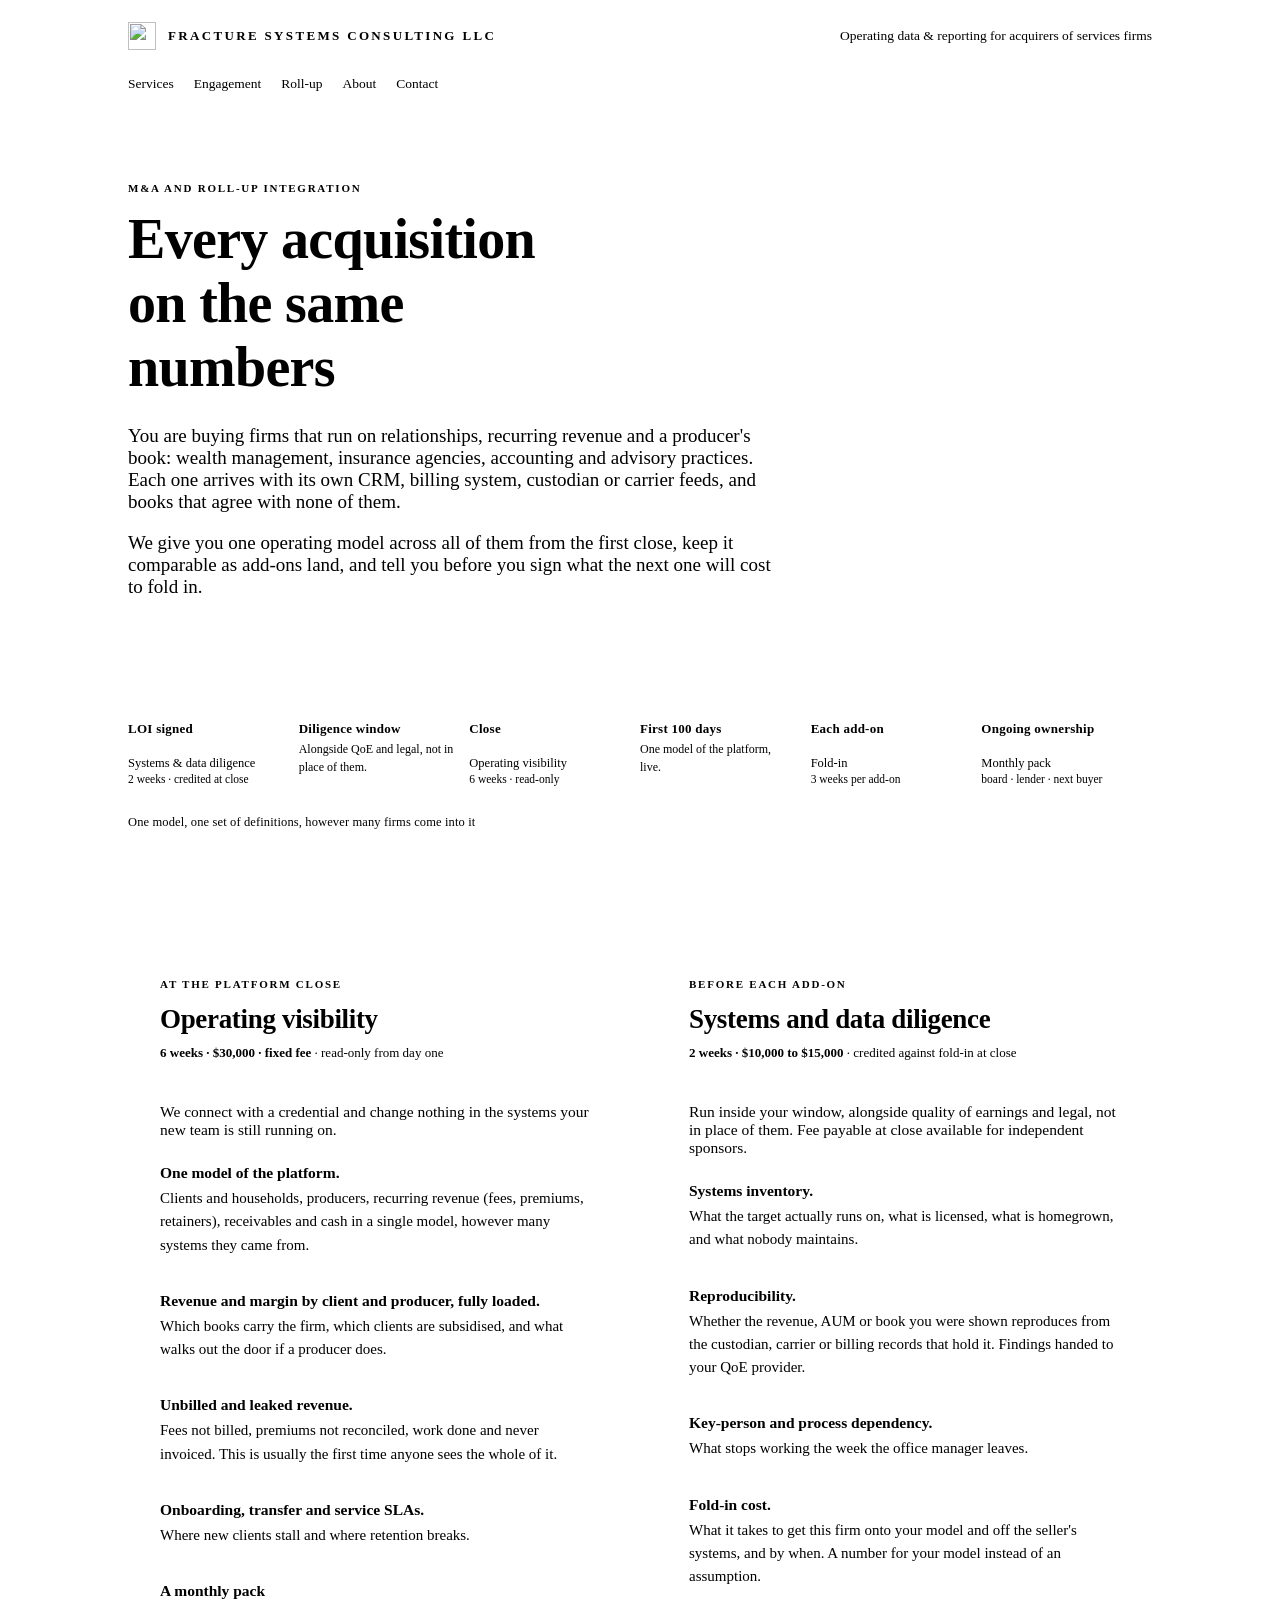
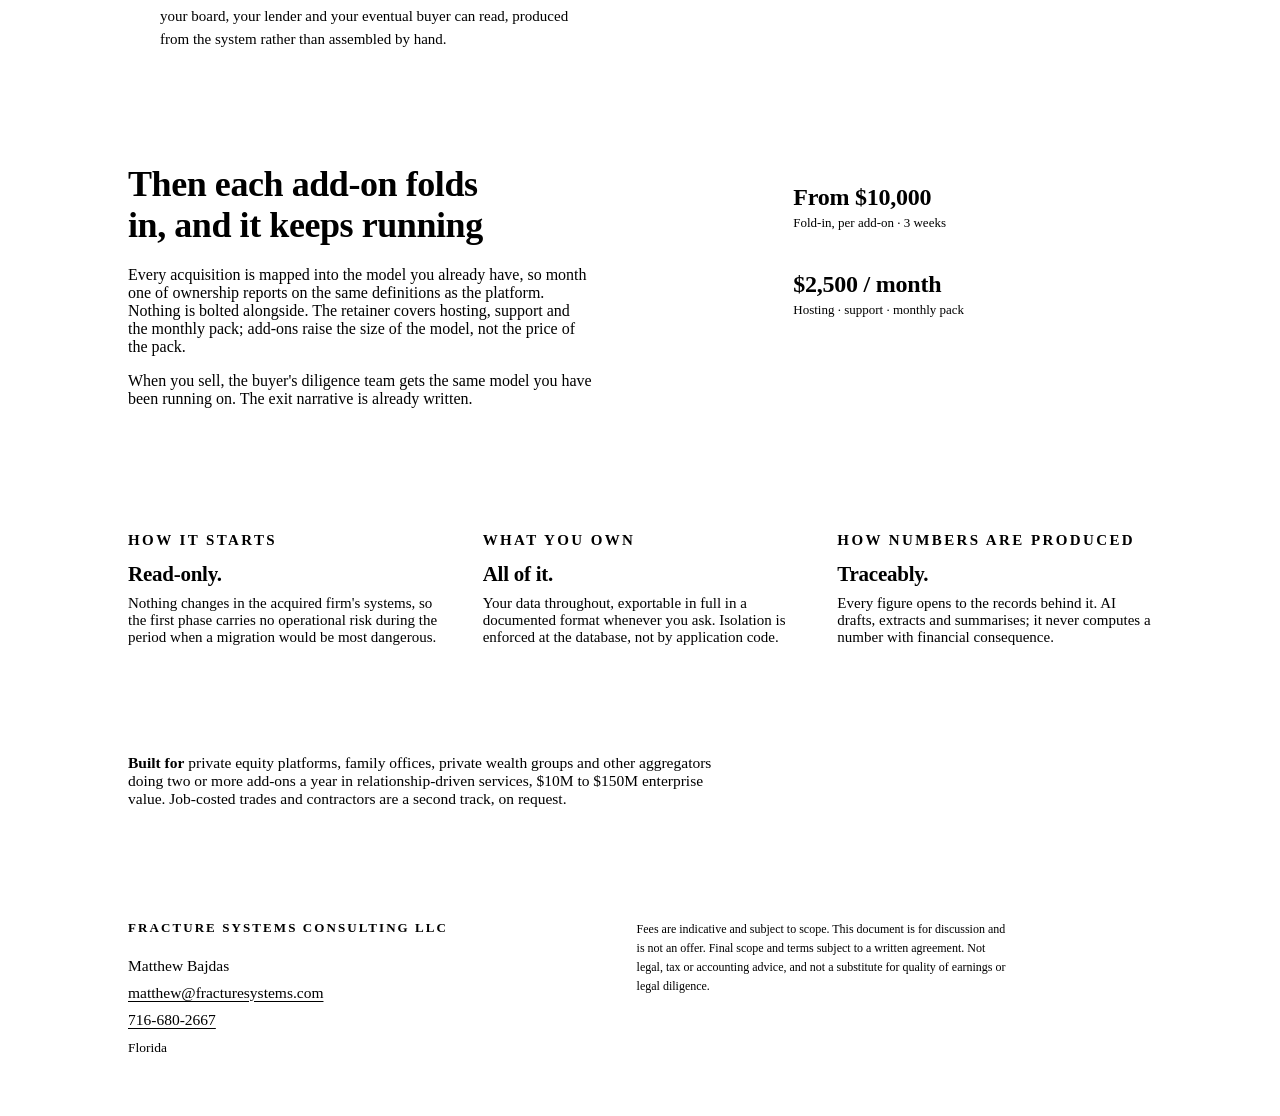
==== roll-up.html @ dfc65dea "Make this the firm site, and keep the roll-up offer on its own page. The homepage states the practic" ====
<!doctype html>
<html lang="en">
<head>
<meta charset="utf-8">
<meta name="viewport" content="width=device-width, initial-scale=1">
<title>Every acquisition on the same numbers · Fracture Systems</title>
<meta name="description" content="Operating data and reporting for acquirers of services firms. One operating model across every acquisition, from the first close through each add-on.">
<meta name="theme-color" content="#f6f4ef" media="(prefers-color-scheme: light)">
<meta name="theme-color" content="#12151a" media="(prefers-color-scheme: dark)">
<meta property="og:title" content="Every acquisition on the same numbers">
<meta property="og:description" content="Every acquisition on the same numbers. Operating data and reporting for acquirers of services firms.">
<meta property="og:type" content="website">
<link rel="icon" href="brand/favicon.svg" type="image/svg+xml">
<link rel="stylesheet" href="brand/tokens.css">
<link rel="stylesheet" href="styles.css">
<link rel="stylesheet" href="print.css" media="print">
</head>
<body>

<a class="skip" href="#content">Skip to content</a>

<header class="masthead">
  <div class="wrap">
    <div class="masthead-top">
      <a class="identity" href="index.html">
        <img class="mark" src="brand/mark.svg" width="28" height="28" alt="">
        <span class="wordmark">Fracture Systems Consulting LLC</span>
      </a>
      <div class="tagline">Operating data &amp; reporting for acquirers of services firms</div>
    </div>
    <nav class="nav" aria-label="Primary">
      <a href="index.html#services">Services</a>
      <a href="index.html#engagement">Engagement</a>
      <a href="roll-up.html" aria-current="page">Roll-up</a>
      <a href="index.html#about">About</a>
      <a href="#contact">Contact</a>
    </nav>
  </div>
</header>

<main id="content">

  <section class="hero">
    <div class="wrap">
      <p class="eyebrow">M&amp;A and roll-up integration</p>
      <h1>Every acquisition on the same numbers</h1>
      <p class="lede">You are buying firms that run on relationships, recurring revenue and a producer's book: wealth management, insurance agencies, accounting and advisory practices. Each one arrives with its own CRM, billing system, custodian or carrier feeds, and books that agree with none of them.</p>
      <p class="lede"><strong>We give you one operating model across all of them from the first close, keep it comparable as add-ons land, and tell you before you sign what the next one will cost to fold in.</strong></p>
    </div>
  </section>

  <section class="band">
    <div class="wrap">
      <div class="track">
        <div class="stage">
          <div class="stage-name">LOI signed</div>
          <div class="stage-work">Systems &amp; data diligence<span>2 weeks · credited at close</span></div>
        </div>
        <div class="stage">
          <div class="stage-name">Diligence window</div>
          <div class="stage-note">Alongside QoE and legal, not in place of them.</div>
        </div>
        <div class="stage">
          <div class="stage-name">Close</div>
          <div class="stage-work">Operating visibility<span>6 weeks · read-only</span></div>
        </div>
        <div class="stage">
          <div class="stage-name">First 100 days</div>
          <div class="stage-note">One model of the platform, live.</div>
        </div>
        <div class="stage">
          <div class="stage-name">Each add-on</div>
          <div class="stage-work">Fold-in<span>3 weeks per add-on</span></div>
        </div>
        <div class="stage">
          <div class="stage-name">Ongoing ownership</div>
          <div class="stage-work">Monthly pack<span>board · lender · next buyer</span></div>
        </div>
      </div>
      <p class="band-caption">One model, one set of definitions, however many firms come into it</p>
    </div>
  </section>

  <div class="wrap">

    <section class="offers">

      <article class="offer">
        <p class="eyebrow">At the platform close</p>
        <h2>Operating visibility</h2>
        <p class="terms"><b>6 weeks · $30,000 · fixed fee</b> · read-only from day one</p>
        <p class="intro">We connect with a credential and change nothing in the systems your new team is still running on.</p>
        <ul>
          <li><b>One model of the platform.</b> Clients and households, producers, recurring revenue (fees, premiums, retainers), receivables and cash in a single model, however many systems they came from.</li>
          <li><b>Revenue and margin by client and producer, fully loaded.</b> Which books carry the firm, which clients are subsidised, and what walks out the door if a producer does.</li>
          <li><b>Unbilled and leaked revenue.</b> Fees not billed, premiums not reconciled, work done and never invoiced. This is usually the first time anyone sees the whole of it.</li>
          <li><b>Onboarding, transfer and service SLAs.</b> Where new clients stall and where retention breaks.</li>
          <li><b>A monthly pack</b> your board, your lender and your eventual buyer can read, produced from the system rather than assembled by hand.</li>
        </ul>
      </article>

      <article class="offer">
        <p class="eyebrow">Before each add-on</p>
        <h2>Systems and data diligence</h2>
        <p class="terms"><b>2 weeks · $10,000 to $15,000</b> · credited against fold-in at close</p>
        <p class="intro">Run inside your window, alongside quality of earnings and legal, not in place of them. Fee payable at close available for independent sponsors.</p>
        <ul>
          <li><b>Systems inventory.</b> What the target actually runs on, what is licensed, what is homegrown, and what nobody maintains.</li>
          <li><b>Reproducibility.</b> Whether the revenue, AUM or book you were shown reproduces from the custodian, carrier or billing records that hold it. Findings handed to your QoE provider.</li>
          <li><b>Key-person and process dependency.</b> What stops working the week the office manager leaves.</li>
          <li><b>Fold-in cost.</b> What it takes to get this firm onto your model and off the seller's systems, and by when. A number for your model instead of an assumption.</li>
        </ul>
      </article>

    </section>

    <section class="continuity">
      <div>
        <h2>Then each add-on folds in, and it keeps running</h2>
        <p>Every acquisition is mapped into the model you already have, so month one of ownership reports on the same definitions as the platform. Nothing is bolted alongside. The retainer covers hosting, support and the monthly pack; add-ons raise the size of the model, not the price of the pack.</p>
        <p>When you sell, the buyer's diligence team gets the same model you have been running on. The exit narrative is already written.</p>
      </div>
      <div class="price-card">
        <div class="price-row">
          <div class="amount">From $10,000</div>
          <div class="what">Fold-in, per add-on · 3 weeks</div>
        </div>
        <div class="price-row">
          <div class="amount">$2,500 / month</div>
          <div class="what">Hosting · support · monthly pack</div>
        </div>
      </div>
    </section>

    <section class="principles">
      <div class="principle">
        <p class="eyebrow">How it starts</p>
        <h3>Read-only.</h3>
        <p>Nothing changes in the acquired firm's systems, so the first phase carries no operational risk during the period when a migration would be most dangerous.</p>
      </div>
      <div class="principle">
        <p class="eyebrow">What you own</p>
        <h3>All of it.</h3>
        <p>Your data throughout, exportable in full in a documented format whenever you ask. Isolation is enforced at the database, not by application code.</p>
      </div>
      <div class="principle">
        <p class="eyebrow">How numbers are produced</p>
        <h3>Traceably.</h3>
        <p>Every figure opens to the records behind it. AI drafts, extracts and summarises; it never computes a number with financial consequence.</p>
      </div>
    </section>

    <section class="built-for">
      <p><b>Built for</b> private equity platforms, family offices, private wealth groups and other aggregators doing two or more add-ons a year in relationship-driven services, $10M to $150M enterprise value. Job-costed trades and contractors are a second track, on request.</p>
    </section>

  </div>

</main>

<footer id="contact">
  <div class="wrap">
    <div class="footer-grid">
      <div>
        <div class="footer-name"><a href="index.html">Fracture Systems Consulting LLC</a></div>
        <div class="contact">
          Matthew Bajdas<br>
          <a href="mailto:matthew@fracturesystems.com">matthew@fracturesystems.com</a><br>
          <a href="tel:+17166802667">716-680-2667</a><br>
          <span class="place">Florida</span>
        </div>
      </div>
      <p class="disclaimer">Fees are indicative and subject to scope. This document is for discussion and is not an offer. Final scope and terms subject to a written agreement. Not legal, tax or accounting advice, and not a substitute for quality of earnings or legal diligence.</p>
    </div>
  </div>
</footer>

</body>
</html>
---- styles.css ----
/* Layout for the Fracture Systems site.
   Colors and type stacks: brand/tokens.css.
   Print: print.css. */

* { box-sizing: border-box; }

html { -webkit-text-size-adjust: 100%; }

body {
  margin: 0;
  background: var(--paper);
  color: var(--ink);
  font: 400 17px/1.62 var(--font-text);
  font-feature-settings: "kern" 1;
  -webkit-font-smoothing: antialiased;
}

h1, h2, h3, .display {
  font-family: var(--font-display);
  font-weight: 600;
  letter-spacing: -0.012em;
  line-height: 1.14;
  margin: 0;
}

p { margin: 0 0 1em; }
p:last-child { margin-bottom: 0; }

a {
  color: inherit;
  text-decoration-color: var(--accent-soft);
  text-underline-offset: 3px;
}

a:hover { color: var(--accent); }

a:focus-visible {
  outline: 2px solid var(--accent);
  outline-offset: 3px;
}

.skip {
  position: absolute;
  left: 12px;
  top: -48px;
  background: var(--band);
  color: var(--band-ink);
  padding: 8px 12px;
  z-index: 2;
}

.skip:focus { top: 12px; }

.wrap {
  width: 100%;
  max-width: 1080px;
  margin: 0 auto;
  padding: 0 28px;
}

section[id],
footer[id] { scroll-margin-top: 18px; }

.eyebrow {
  font-family: var(--font-text);
  font-size: 11px;
  font-weight: 600;
  letter-spacing: 0.16em;
  text-transform: uppercase;
  color: var(--accent);
  margin: 0 0 14px;
}

/* ---------- masthead ---------- */

.masthead {
  border-bottom: 1px solid var(--rule);
  padding: 22px 0 18px;
}

.masthead-top {
  display: flex;
  flex-wrap: wrap;
  align-items: center;
  justify-content: space-between;
  gap: 10px 24px;
}

.identity {
  display: flex;
  align-items: center;
  gap: 12px;
  text-decoration: none;
  color: inherit;
}

.identity:hover { color: inherit; }

.mark {
  width: 28px;
  height: 28px;
  display: block;
  flex: none;
  border: 1px solid var(--rule);
}

.wordmark {
  font-size: 13px;
  font-weight: 600;
  letter-spacing: 0.18em;
  text-transform: uppercase;
}

.tagline {
  font-size: 13.5px;
  color: var(--ink-faint);
}

.nav {
  display: flex;
  flex-wrap: wrap;
  gap: 8px 20px;
  margin-top: 14px;
  padding-top: 12px;
  border-top: 1px solid var(--rule-soft);
  font-size: 13.5px;
}

.nav a {
  text-decoration: none;
  color: var(--ink-soft);
}

.nav a:hover,
.nav a[aria-current="page"] { color: var(--ink); }

.nav a[aria-current="page"] {
  box-shadow: inset 0 -1px 0 var(--accent);
}

/* ---------- hero ---------- */

.hero { padding: 72px 0 56px; }

.hero h1 {
  font-size: clamp(36px, 5.4vw, 56px);
  max-width: 16ch;
  margin-bottom: 26px;
}

.hero.home h1 {
  font-size: clamp(34px, 4.8vw, 52px);
  max-width: 20ch;
}

.hero .lede {
  max-width: 68ch;
  font-size: clamp(17px, 1.6vw, 19px);
  color: var(--ink-soft);
}

.hero .lede strong {
  color: var(--ink);
  font-weight: 500;
}

.hero-links {
  display: flex;
  flex-wrap: wrap;
  gap: 10px 22px;
  margin-top: 28px;
  font-size: 15.5px;
}

.audiences {
  list-style: none;
  display: flex;
  flex-wrap: wrap;
  gap: 8px;
  margin: 28px 0 0;
  padding: 0;
}

.audiences li {
  font-size: 13px;
  letter-spacing: 0.01em;
  color: var(--ink-soft);
  border: 1px solid var(--rule);
  background: var(--paper-raised);
  padding: 6px 10px;
}

/* ---------- engagement band ---------- */

.band {
  background: var(--band);
  color: var(--band-ink);
  padding: 52px 0 48px;
}

.band .eyebrow { color: var(--accent-soft); }

.band h2 {
  color: var(--band-ink);
  font-size: clamp(28px, 3.2vw, 36px);
  max-width: 20ch;
  margin-bottom: 32px;
}

.band-caption {
  font-size: 12.5px;
  line-height: 1.5;
  letter-spacing: 0.01em;
  color: var(--band-faint);
  margin: 28px 0 0;
  max-width: 68ch;
}

.track {
  display: grid;
  grid-template-columns: repeat(6, 1fr);
  gap: 0;
  border-top: 1px solid rgba(255, 255, 255, 0.16);
  padding-top: 14px;
}

.track.steps-4 { grid-template-columns: repeat(4, 1fr); }

.stage {
  position: relative;
  display: flex;
  flex-direction: column;
  height: 100%;
  padding: 0 16px 0 0;
}

.stage::before {
  content: "";
  position: absolute;
  top: -19px;
  left: 0;
  width: 7px;
  height: 7px;
  border-radius: 50%;
  background: var(--accent-soft);
}

.stage-name {
  font-size: 13px;
  font-weight: 600;
  letter-spacing: 0.02em;
  margin-bottom: 4px;
}

.stage-note {
  font-size: 12px;
  line-height: 1.45;
  color: var(--band-faint);
}

.stage-work {
  margin-top: auto;
  padding-top: 14px;
  border-top: 1px solid rgba(255, 255, 255, 0.12);
  font-size: 12.5px;
  color: var(--band-ink);
}

.stage-work span {
  display: block;
  color: var(--band-faint);
  font-size: 11.5px;
  margin-top: 2px;
}

/* ---------- services ---------- */

.section {
  padding: 72px 0 10px;
}

.section h2 {
  font-size: clamp(28px, 3.4vw, 36px);
  margin-bottom: 8px;
}

.section-lead {
  max-width: 62ch;
  color: var(--ink-soft);
  margin-bottom: 10px;
}

.service {
  display: grid;
  grid-template-columns: 64px minmax(0, 0.9fr) minmax(0, 1.35fr);
  gap: 18px 28px;
  padding: 30px 0;
  border-top: 1px solid var(--rule);
}

.service:last-child { border-bottom: 1px solid var(--rule); }

.service-num {
  font-family: var(--font-display);
  font-size: 22px;
  font-weight: 600;
  color: var(--accent);
  letter-spacing: -0.02em;
}

.service h3 {
  font-size: 26px;
  margin-bottom: 8px;
}

.service .terms {
  font-size: 13px;
  color: var(--ink-faint);
}

.service .terms b {
  color: var(--ink);
  font-weight: 600;
}

.service-body {
  color: var(--ink-soft);
  font-size: 15.5px;
}

.fees {
  list-style: none;
  margin: 16px 0 0;
  padding: 0;
}

.fees li {
  padding: 10px 0;
  border-top: 1px solid var(--rule-soft);
  font-size: 15px;
}

.fees b {
  display: block;
  color: var(--ink);
  font-weight: 600;
}

.more { display: inline-block; margin-top: 14px; }

/* ---------- roll-up offers ---------- */

.offers {
  padding: 64px 0 10px;
  display: grid;
  grid-template-columns: repeat(2, minmax(0, 1fr));
  gap: 34px;
}

.offer {
  background: var(--paper-raised);
  border: 1px solid var(--rule);
  border-top: 3px solid var(--accent);
  padding: 34px 32px 30px;
}

.offer h2 {
  font-size: 27px;
  margin-bottom: 10px;
}

.offer .terms {
  font-size: 13px;
  color: var(--ink-faint);
  padding-bottom: 20px;
  margin-bottom: 22px;
  border-bottom: 1px solid var(--rule-soft);
}

.offer .terms b {
  color: var(--ink);
  font-weight: 600;
}

.offer .intro {
  font-size: 15.5px;
  color: var(--ink-soft);
  margin-bottom: 22px;
}

.offer ul {
  list-style: none;
  margin: 0;
  padding: 0;
}

.offer li {
  font-size: 15px;
  line-height: 1.55;
  color: var(--ink-soft);
  padding: 0 0 16px 0;
  margin: 0 0 16px;
  border-bottom: 1px solid var(--rule-soft);
}

.offer li:last-child {
  border-bottom: 0;
  padding-bottom: 0;
  margin-bottom: 0;
}

.offer li b {
  display: block;
  color: var(--ink);
  font-weight: 600;
  font-size: 15.5px;
  margin-bottom: 2px;
}

/* ---------- continuity ---------- */

.continuity {
  padding: 72px 0 66px;
  display: grid;
  grid-template-columns: minmax(0, 1.55fr) minmax(0, 1fr);
  gap: 48px;
  align-items: start;
}

.continuity h2 {
  font-size: clamp(28px, 3.4vw, 36px);
  margin-bottom: 20px;
  max-width: 20ch;
}

.continuity p {
  max-width: 58ch;
  color: var(--ink-soft);
}

.price-card {
  border: 1px solid var(--rule);
  background: var(--paper-raised);
}

.price-row {
  padding: 20px 24px;
  border-bottom: 1px solid var(--rule-soft);
}

.price-row:last-child { border-bottom: 0; }

.price-row .amount {
  font-family: var(--font-display);
  font-size: 24px;
  font-weight: 600;
  letter-spacing: -0.01em;
}

.price-row .what {
  font-size: 13px;
  color: var(--ink-faint);
  margin-top: 4px;
}

/* ---------- principles ---------- */

.principles {
  border-top: 1px solid var(--rule);
  padding: 58px 0 62px;
  display: grid;
  grid-template-columns: repeat(3, minmax(0, 1fr));
  gap: 40px;
}

.principle h3 {
  font-size: 21px;
  margin-bottom: 8px;
}

.principle p {
  font-size: 15px;
  color: var(--ink-soft);
}

/* ---------- about ---------- */

.about {
  padding: 72px 0 68px;
  display: grid;
  grid-template-columns: minmax(0, 1.15fr) minmax(0, 1fr);
  gap: 48px;
  align-items: start;
  border-top: 1px solid var(--rule);
  margin-top: 28px;
}

.about h2 {
  font-size: clamp(28px, 3.4vw, 36px);
  margin-bottom: 18px;
  max-width: 16ch;
}

.about p { color: var(--ink-soft); max-width: 52ch; }

.proofs {
  list-style: none;
  margin: 0;
  padding: 0;
  border-top: 1px solid var(--rule);
}

.proofs li {
  padding: 18px 0;
  border-bottom: 1px solid var(--rule);
  color: var(--ink-soft);
  font-size: 15.5px;
}

.proofs b {
  display: block;
  color: var(--ink);
  font-weight: 600;
  margin-bottom: 4px;
}

/* ---------- built for ---------- */

.built-for {
  border-top: 1px solid var(--rule);
  padding: 46px 0 60px;
}

.built-for p {
  max-width: 78ch;
  font-size: 15.5px;
  color: var(--ink-soft);
}

.built-for b { color: var(--ink); font-weight: 600; }

/* ---------- footer ---------- */

footer {
  background: var(--band);
  color: var(--band-ink);
  padding: 52px 0 56px;
}

footer a { color: var(--band-ink); }

.footer-grid {
  display: grid;
  grid-template-columns: minmax(0, 1fr) minmax(0, 1.1fr);
  gap: 40px;
  align-items: start;
}

.footer-name {
  font-size: 13px;
  font-weight: 600;
  letter-spacing: 0.16em;
  text-transform: uppercase;
  margin-bottom: 16px;
}

.footer-name a { text-decoration: none; }

.contact {
  font-size: 15.5px;
  line-height: 1.75;
}

.contact .place {
  color: var(--band-faint);
  font-size: 13.5px;
}

.disclaimer {
  font-size: 12px;
  line-height: 1.6;
  color: var(--band-faint);
  max-width: 62ch;
}

.disclaimer a { color: var(--band-ink); }

@media (max-width: 940px) {
  .track {
    grid-template-columns: repeat(3, 1fr);
    row-gap: 32px;
    border-top: 0;
    padding-top: 0;
  }
  .track.steps-4 { grid-template-columns: repeat(2, 1fr); }
  .stage {
    border-top: 1px solid rgba(255, 255, 255, 0.16);
    padding-top: 16px;
  }
  .stage::before { top: -4px; }
  .stage-work { margin-top: 14px; }
  .offers { grid-template-columns: minmax(0, 1fr); gap: 26px; }
  .continuity,
  .about { grid-template-columns: minmax(0, 1fr); gap: 34px; }
  .principles { grid-template-columns: minmax(0, 1fr); gap: 30px; }
  .footer-grid { grid-template-columns: minmax(0, 1fr); }
  .service { grid-template-columns: 48px minmax(0, 1fr); }
  .service-body { grid-column: 1 / -1; }
}

@media (max-width: 560px) {
  body { font-size: 16px; }
  .wrap { padding: 0 20px; }
  .wordmark { letter-spacing: 0.12em; font-size: 12px; }
  .hero { padding: 48px 0 40px; }
  .track,
  .track.steps-4 { grid-template-columns: minmax(0, 1fr); row-gap: 26px; }
  .offer { padding: 28px 22px 26px; }
  .service { grid-template-columns: minmax(0, 1fr); gap: 8px; }
  .section,
  .about { padding-top: 48px; }
}
---- print.css ----
/* Print stylesheet.
   Preserved from the single-page site and extended so both pages print
   light, including when the screen is in dark mode. */

@media print {
  :root {
    color-scheme: light;
    --paper: #ffffff;
    --paper-raised: #ffffff;
    --ink: #000000;
    --ink-soft: #222222;
    --ink-faint: #444444;
    --rule: #cccccc;
    --rule-soft: #dddddd;
    --accent: #6b3a24;
    --accent-soft: #6b3a24;
    --band: #ffffff;
    --band-ink: #000000;
    --band-faint: #444444;
  }

  @page { margin: 14mm; }

  body {
    background: #fff;
    color: #000;
    font-size: 11pt;
  }

  .skip,
  .nav { display: none; }

  .masthead { padding-top: 0; }

  a { color: inherit; text-decoration: none; }

  .band,
  footer {
    background: #fff;
    color: #000;
  }

  .band h2,
  .stage-name,
  .stage-work,
  footer a,
  .footer-name a { color: #000; }

  .stage-note,
  .stage-work span,
  .band-caption,
  .disclaimer,
  .contact .place,
  .band .eyebrow {
    color: #444;
  }

  .track,
  .track.steps-4 {
    display: block;
    border: 0;
    padding: 0;
  }

  .stage {
    display: block;
    height: auto;
    border-top: 1px solid #ccc;
    padding: 8pt 0 10pt;
    break-inside: avoid;
  }

  .stage::before { content: none; }

  .stage-work {
    margin-top: 3pt;
    padding-top: 0;
    border-top: 0;
  }

  .offer,
  .price-card,
  .audiences li,
  .service,
  .proofs li {
    break-inside: avoid;
  }

  .hero { padding-top: 18pt; }

  .mark { border-color: #ccc; }
}
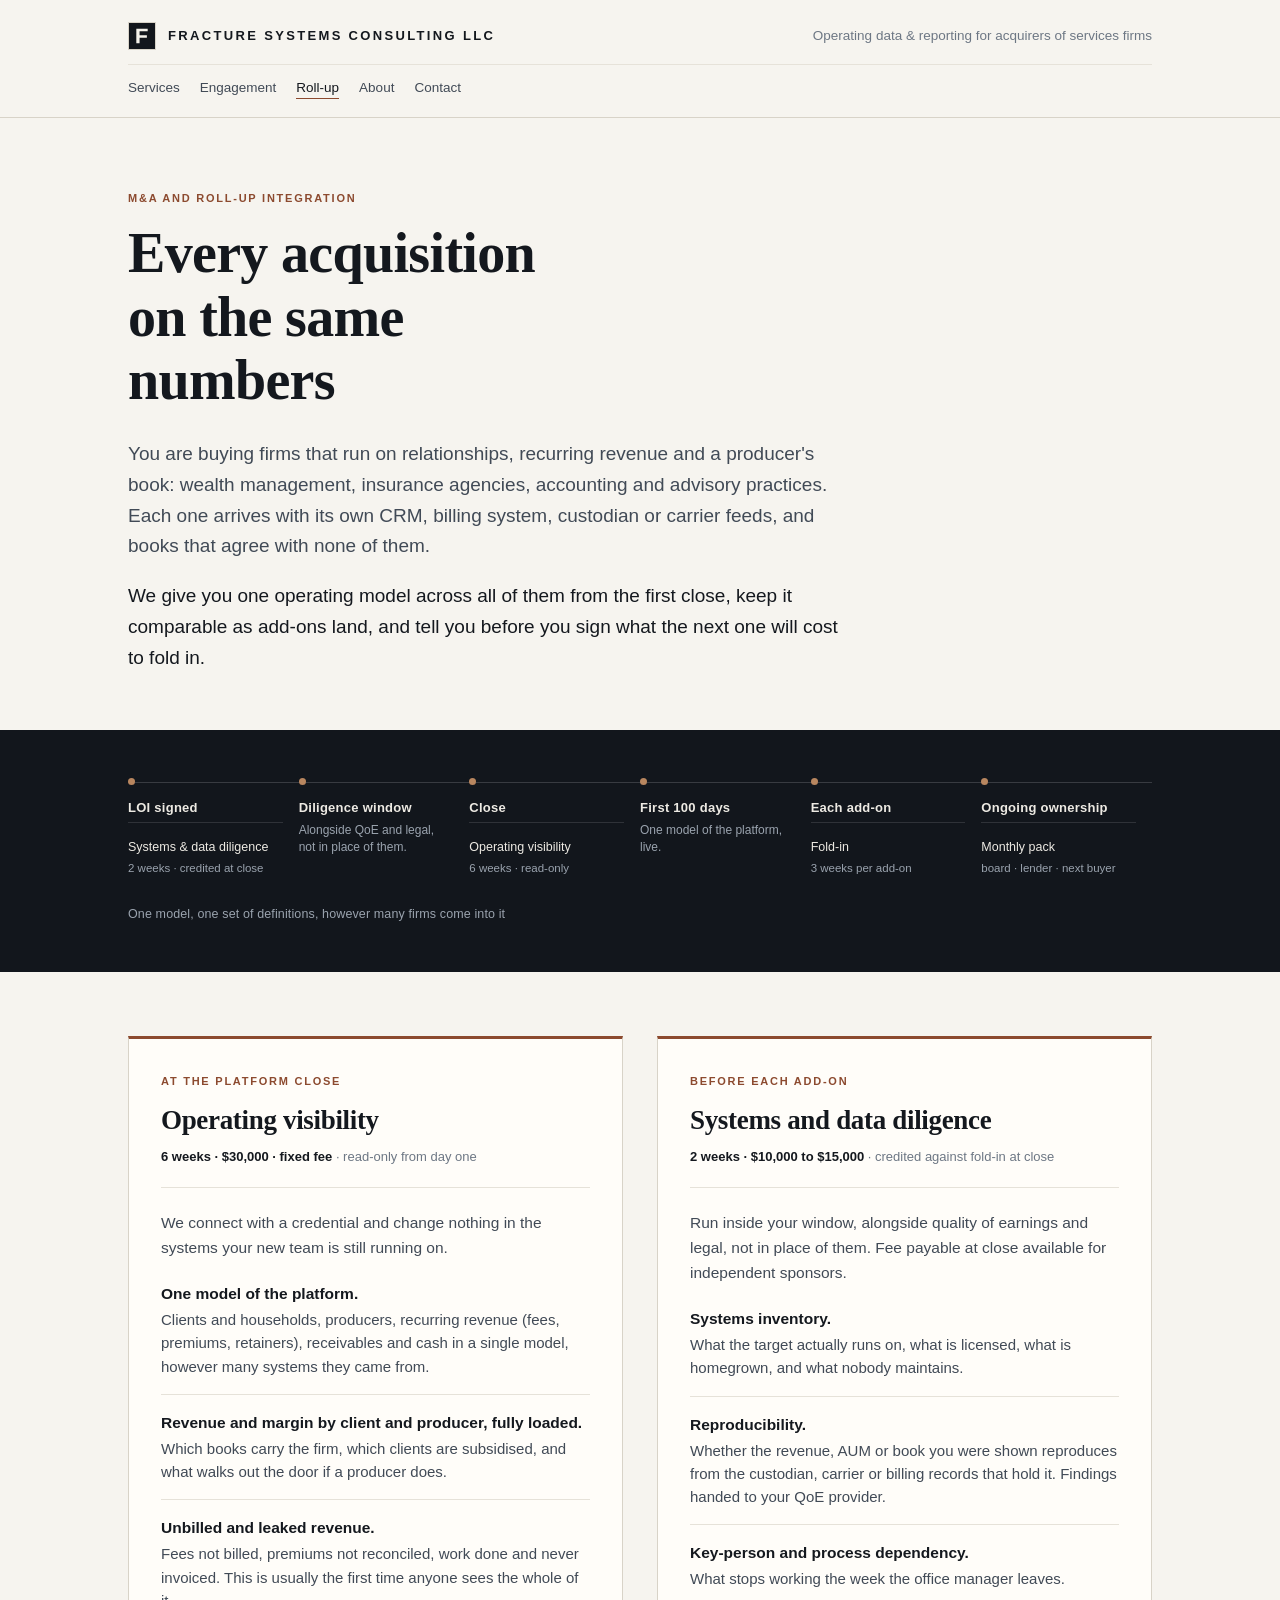
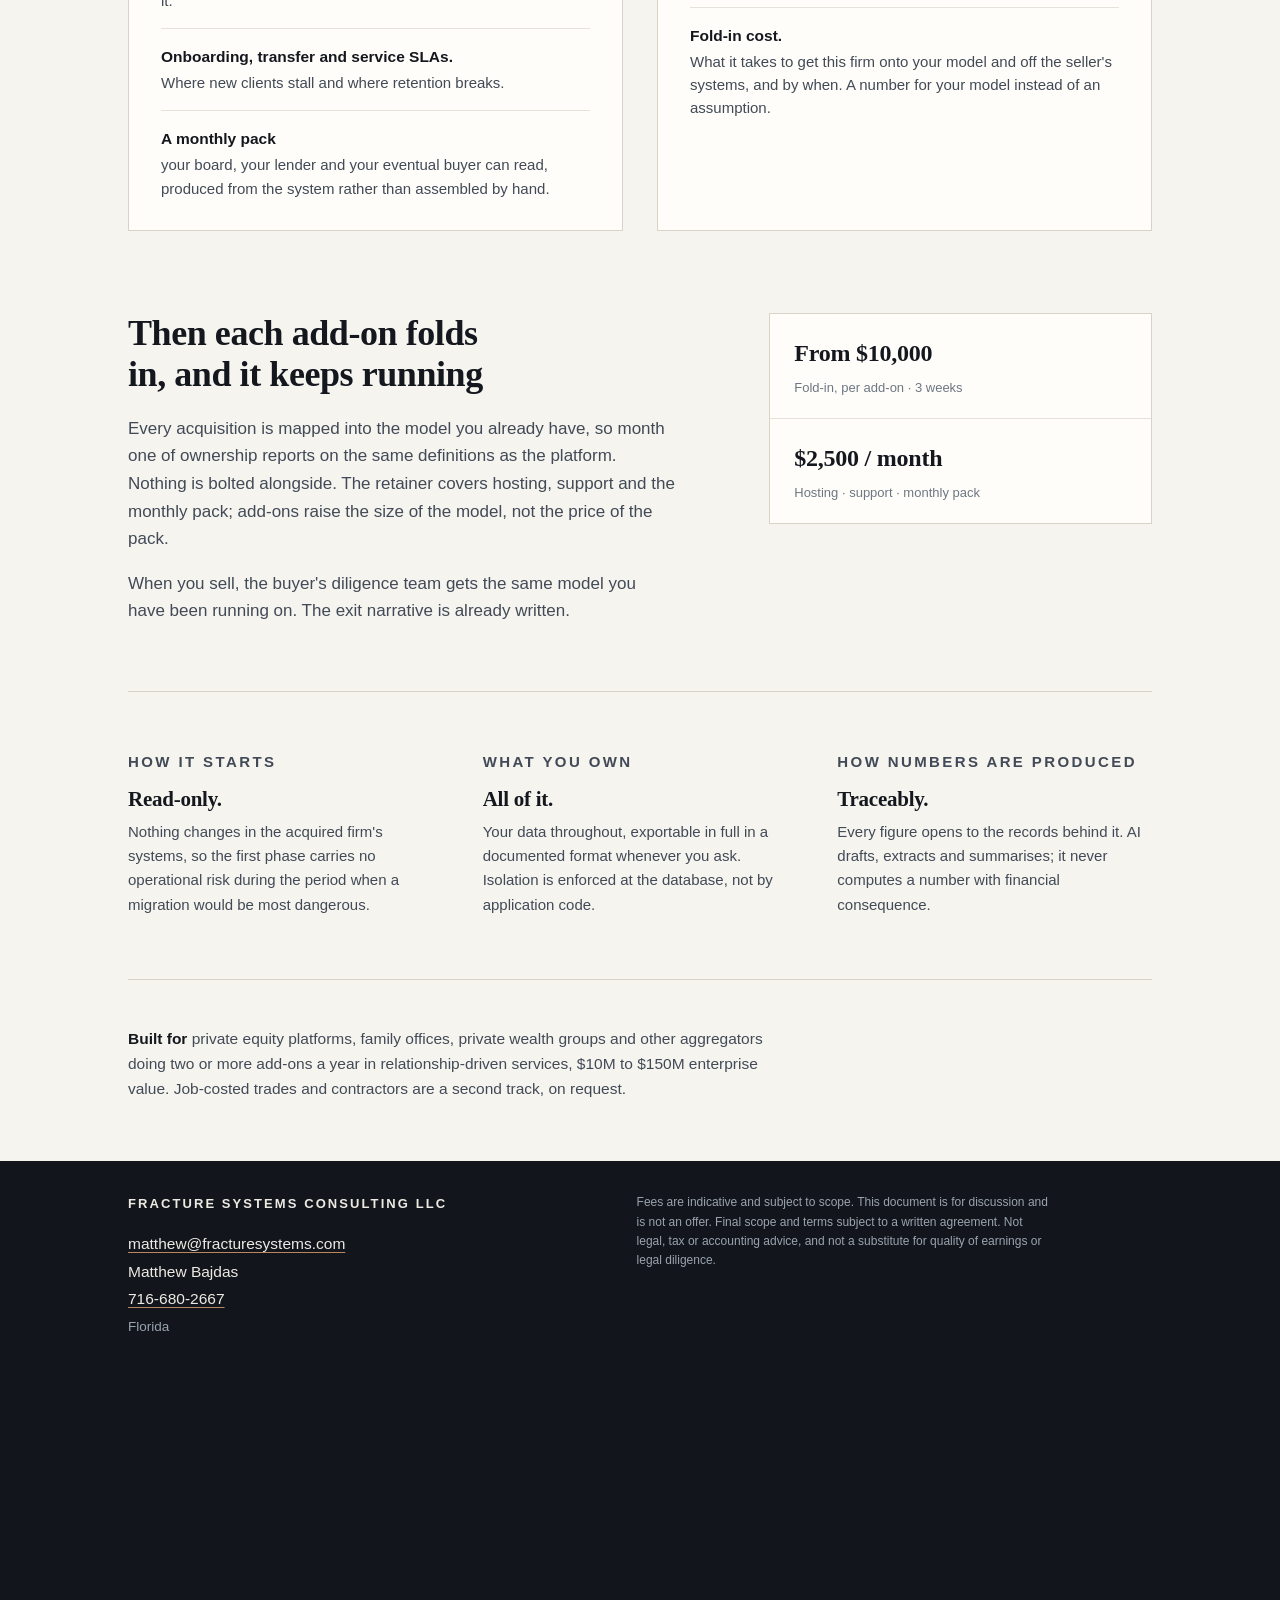
==== commit 9f5891c6: "Bring the contact email into view when Contact is opened. The address is the contact target, and a b" ====
--- a/roll-up.html
+++ b/roll-up.html
@@ -158,14 +158,14 @@
 
 </main>
 
-<footer id="contact">
+<footer>
   <div class="wrap">
     <div class="footer-grid">
       <div>
         <div class="footer-name"><a href="index.html">Fracture Systems Consulting LLC</a></div>
         <div class="contact">
+          <a id="contact" href="mailto:matthew@fracturesystems.com">matthew@fracturesystems.com</a><br>
           Matthew Bajdas<br>
-          <a href="mailto:matthew@fracturesystems.com">matthew@fracturesystems.com</a><br>
           <a href="tel:+17166802667">716-680-2667</a><br>
           <span class="place">Florida</span>
         </div>
--- a/brand/tokens.css
+++ b/brand/tokens.css
@@ -0,0 +1,44 @@
+/* Fracture Systems color and type tokens.
+   Extracted from the site that already shipped in this repo.
+   Dark mode follows the visitor's system setting. Print resets
+   these variables in print.css so a dark desktop still prints light. */
+
+:root {
+  color-scheme: light;
+  --paper: #f6f4ef;
+  --paper-raised: #fffdf9;
+  --ink: #14181e;
+  --ink-soft: #414a56;
+  --ink-faint: #6d7784;
+  --rule: #d8d3c8;
+  --rule-soft: #e6e2d9;
+  --accent: #8c4a2f;
+  --accent-soft: #b8865f;
+  --band: #12161c;
+  --band-ink: #edeae3;
+  --band-faint: #9aa3ae;
+  --mark-tile: #12161c;
+  --mark-letter: #f4f1ea;
+  --font-text: -apple-system, BlinkMacSystemFont, "Segoe UI", Inter, Roboto, "Helvetica Neue", Arial, sans-serif;
+  --font-display: "Iowan Old Style", "Palatino Linotype", Palatino, "Source Serif Pro", Georgia, serif;
+}
+
+@media (prefers-color-scheme: dark) {
+  :root {
+    color-scheme: dark;
+    --paper: #12151a;
+    --paper-raised: #191d24;
+    --ink: #ecebe6;
+    --ink-soft: #b3bac4;
+    --ink-faint: #8b939e;
+    --rule: #2c323b;
+    --rule-soft: #232830;
+    --accent: #d08f5f;
+    --accent-soft: #a87a52;
+    --band: #0b0e12;
+    --band-ink: #ecebe6;
+    --band-faint: #8b939e;
+    --mark-tile: #0b0e12;
+    --mark-letter: #ecebe6;
+  }
+}
--- a/styles.css
+++ b/styles.css
@@ -59,7 +59,7 @@
 }
 
 section[id],
-footer[id] { scroll-margin-top: 18px; }
+#contact { scroll-margin-top: 18px; }
 
 .eyebrow {
   font-family: var(--font-text);
@@ -544,7 +544,17 @@
 footer {
   background: var(--band);
   color: var(--band-ink);
-  padding: 52px 0 56px;
+  padding: 32px 0 36px;
+}
+
+/* Room below the footer so #contact can bring the email up into the viewport. */
+@media screen {
+  body::after {
+    content: "";
+    display: block;
+    height: 28vh;
+    background: var(--band);
+  }
 }
 
 footer a { color: var(--band-ink); }
--- a/print.css
+++ b/print.css
@@ -28,7 +28,8 @@
   }
 
   .skip,
-  .nav { display: none; }
+  .nav,
+  body::after { display: none; content: none; }
 
   .masthead { padding-top: 0; }
 
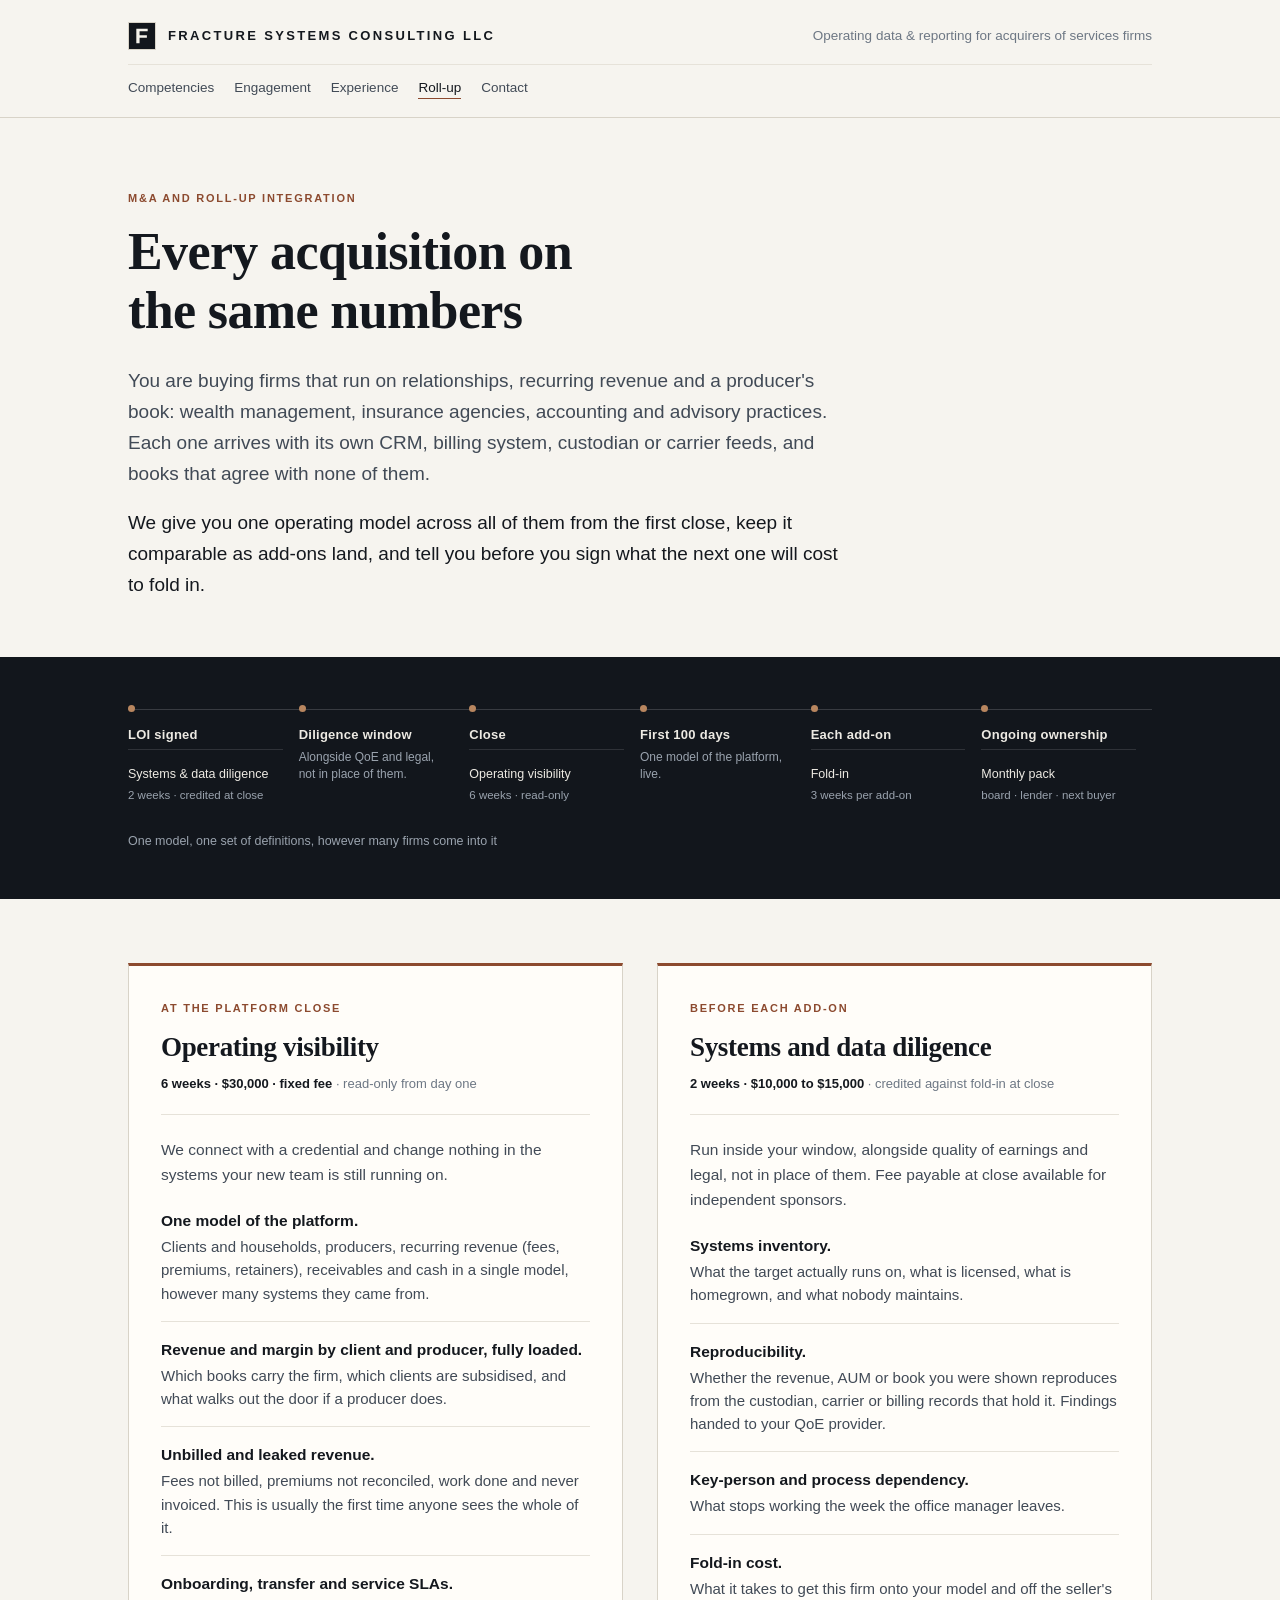
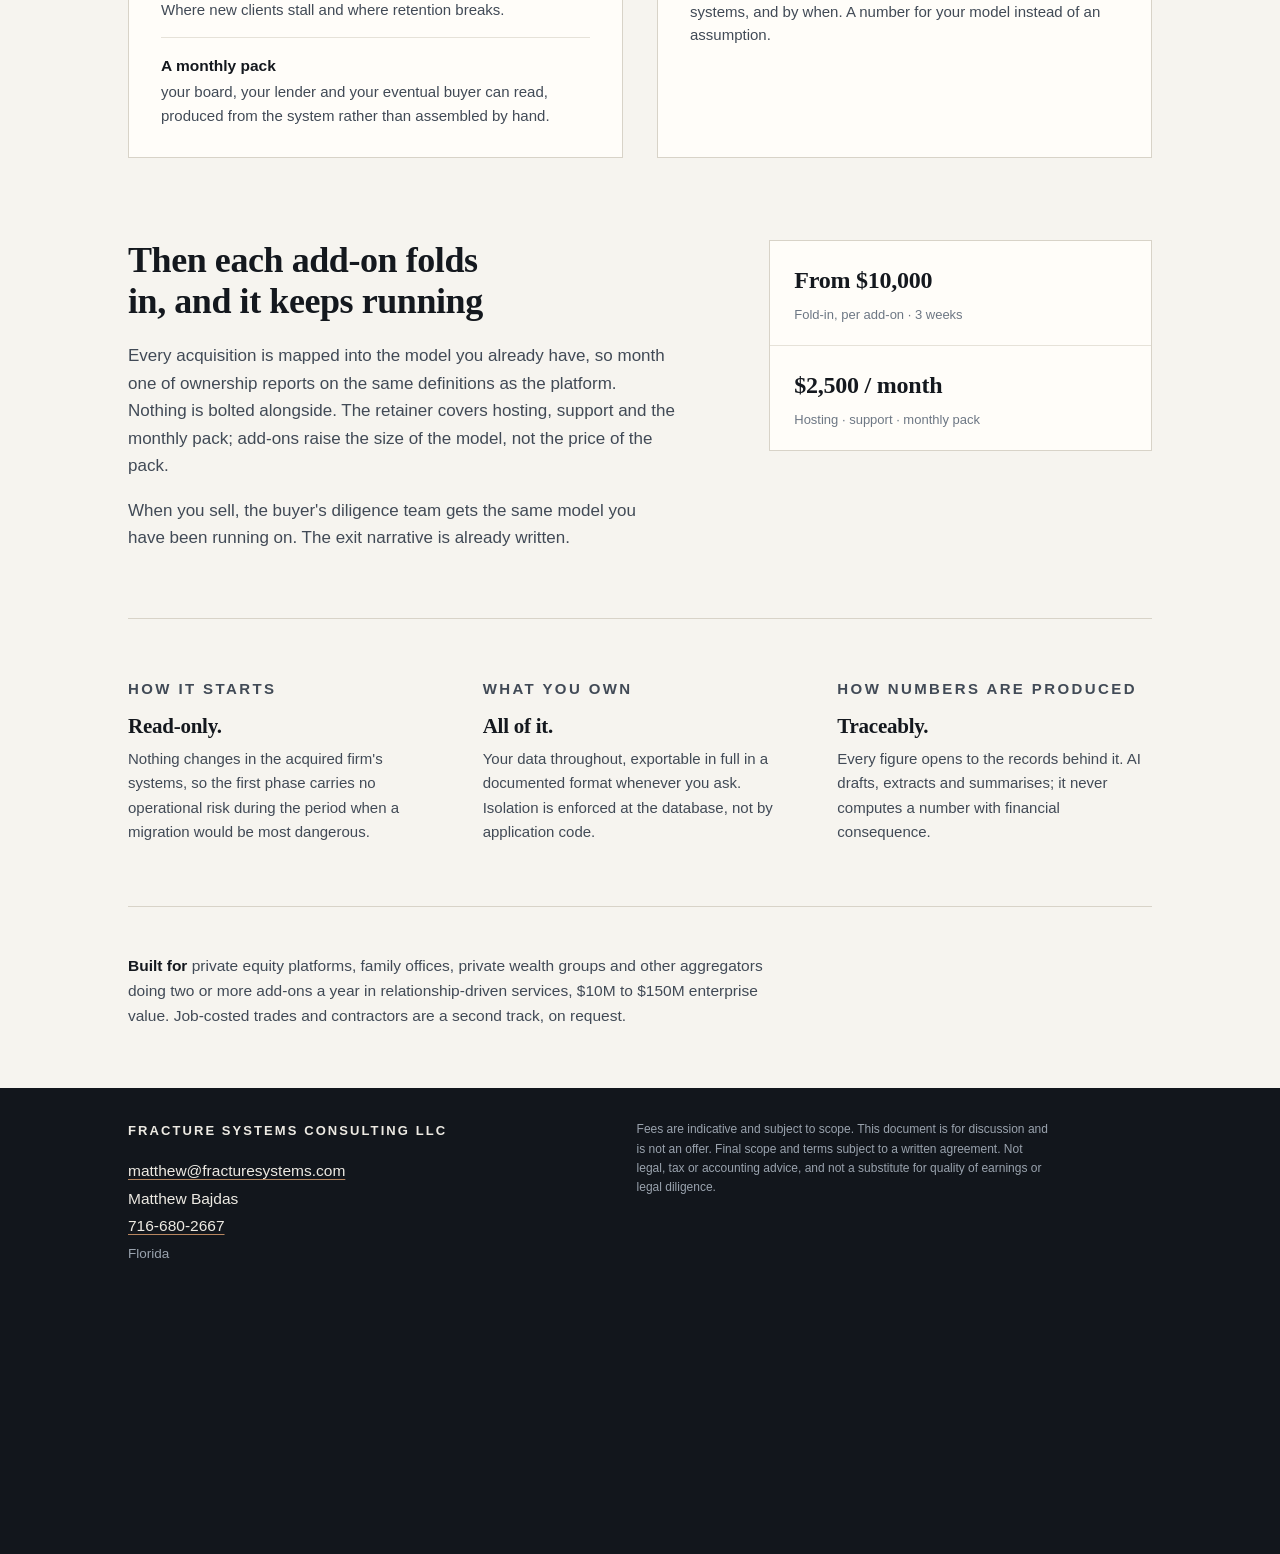
==== commit 650cefee: "Reposition the homepage as the capability statement. The site now leads with Matthew's systems-archi" ====
--- a/roll-up.html
+++ b/roll-up.html
@@ -29,11 +29,11 @@
       <div class="tagline">Operating data &amp; reporting for acquirers of services firms</div>
     </div>
     <nav class="nav" aria-label="Primary">
-      <a href="index.html#services">Services</a>
+      <a href="index.html#competencies">Competencies</a>
       <a href="index.html#engagement">Engagement</a>
+      <a href="index.html#experience">Experience</a>
       <a href="roll-up.html" aria-current="page">Roll-up</a>
-      <a href="index.html#about">About</a>
-      <a href="#contact">Contact</a>
+      <a href="index.html#intake">Contact</a>
     </nav>
   </div>
 </header>
@@ -164,7 +164,7 @@
       <div>
         <div class="footer-name"><a href="index.html">Fracture Systems Consulting LLC</a></div>
         <div class="contact">
-          <a id="contact" href="mailto:matthew@fracturesystems.com">matthew@fracturesystems.com</a><br>
+          <a href="mailto:matthew@fracturesystems.com">matthew@fracturesystems.com</a><br>
           Matthew Bajdas<br>
           <a href="tel:+17166802667">716-680-2667</a><br>
           <span class="place">Florida</span>
--- a/styles.css
+++ b/styles.css
@@ -58,8 +58,7 @@
   padding: 0 28px;
 }
 
-section[id],
-#contact { scroll-margin-top: 18px; }
+section[id] { scroll-margin-top: 18px; }
 
 .eyebrow {
   font-family: var(--font-text);
@@ -114,6 +113,11 @@
 .tagline {
   font-size: 13.5px;
   color: var(--ink-faint);
+}
+
+.masthead-links {
+  margin: 0;
+  font-size: 13.5px;
 }
 
 .nav {
@@ -143,14 +147,9 @@
 .hero { padding: 72px 0 56px; }
 
 .hero h1 {
-  font-size: clamp(36px, 5.4vw, 56px);
-  max-width: 16ch;
-  margin-bottom: 26px;
-}
-
-.hero.home h1 {
   font-size: clamp(34px, 4.8vw, 52px);
   max-width: 20ch;
+  margin-bottom: 26px;
 }
 
 .hero .lede {
@@ -172,22 +171,130 @@
   font-size: 15.5px;
 }
 
-.audiences {
+/* ---------- competency cards ---------- */
+
+.section {
+  padding: 10px 0 10px;
+}
+
+.section h2 {
+  font-size: clamp(28px, 3.4vw, 36px);
+  margin-bottom: 28px;
+}
+
+.competency-grid {
+  display: grid;
+  grid-template-columns: repeat(3, minmax(0, 1fr));
+  gap: 0;
+  border-top: 1px solid var(--rule);
+}
+
+.competency {
+  padding: 28px 24px 28px 0;
+  border-bottom: 1px solid var(--rule);
+  border-right: 1px solid var(--rule);
+}
+
+.competency:nth-child(3n) { border-right: 0; padding-right: 0; }
+
+.competency:nth-child(3n+1) { padding-left: 0; }
+
+.competency h3 {
+  font-size: 22px;
+  margin-bottom: 10px;
+}
+
+.competency p {
+  color: var(--ink-soft);
+  font-size: 15.5px;
+  max-width: 34ch;
+}
+
+.competency .more {
+  margin-top: 14px;
+  font-size: 14.5px;
+}
+
+/* ---------- transitions ---------- */
+
+.transitions {
+  border-top: 1px solid var(--rule);
+  padding: 52px 0 48px;
+  margin-top: 48px;
+}
+
+.transition-list {
   list-style: none;
+  margin: 0;
+  padding: 0;
   display: flex;
   flex-wrap: wrap;
-  gap: 8px;
-  margin: 28px 0 0;
+  gap: 10px 28px;
+}
+
+.transition-list li {
+  font-size: 16px;
+  color: var(--ink);
+  padding-left: 14px;
+  position: relative;
+}
+
+.transition-list li::before {
+  content: "";
+  position: absolute;
+  left: 0;
+  top: 0.62em;
+  width: 6px;
+  height: 6px;
+  background: var(--accent);
+}
+
+/* ---------- why ---------- */
+
+.why {
+  border-top: 1px solid var(--rule);
+  padding: 52px 0 10px;
+}
+
+.why-grid {
+  display: grid;
+  grid-template-columns: repeat(3, minmax(0, 1fr));
+  gap: 36px;
+  padding-bottom: 18px;
+}
+
+.why-item h3 {
+  font-size: 22px;
+  margin-bottom: 8px;
+}
+
+.why-item p {
+  color: var(--ink-soft);
+  font-size: 15.5px;
+  max-width: 34ch;
+}
+
+/* ---------- experience ---------- */
+
+.experience {
+  border-top: 1px solid var(--rule);
+  padding: 52px 0 64px;
+  margin-top: 34px;
+}
+
+.proofs {
+  list-style: none;
+  margin: 0;
   padding: 0;
-}
-
-.audiences li {
-  font-size: 13px;
-  letter-spacing: 0.01em;
-  color: var(--ink-soft);
-  border: 1px solid var(--rule);
-  background: var(--paper-raised);
-  padding: 6px 10px;
+  border-top: 1px solid var(--rule);
+}
+
+.proofs li {
+  padding: 18px 0;
+  border-bottom: 1px solid var(--rule);
+  color: var(--ink-soft);
+  font-size: 15.5px;
+  max-width: 78ch;
 }
 
 /* ---------- engagement band ---------- */
@@ -200,17 +307,9 @@
 
 .band .eyebrow { color: var(--accent-soft); }
 
-.band h2 {
-  color: var(--band-ink);
-  font-size: clamp(28px, 3.2vw, 36px);
-  max-width: 20ch;
-  margin-bottom: 32px;
-}
-
 .band-caption {
   font-size: 12.5px;
   line-height: 1.5;
-  letter-spacing: 0.01em;
   color: var(--band-faint);
   margin: 28px 0 0;
   max-width: 68ch;
@@ -273,82 +372,17 @@
   margin-top: 2px;
 }
 
-/* ---------- services ---------- */
-
-.section {
-  padding: 72px 0 10px;
-}
-
-.section h2 {
-  font-size: clamp(28px, 3.4vw, 36px);
-  margin-bottom: 8px;
-}
-
-.section-lead {
-  max-width: 62ch;
-  color: var(--ink-soft);
-  margin-bottom: 10px;
-}
-
-.service {
-  display: grid;
-  grid-template-columns: 64px minmax(0, 0.9fr) minmax(0, 1.35fr);
-  gap: 18px 28px;
-  padding: 30px 0;
-  border-top: 1px solid var(--rule);
-}
-
-.service:last-child { border-bottom: 1px solid var(--rule); }
-
-.service-num {
-  font-family: var(--font-display);
-  font-size: 22px;
-  font-weight: 600;
-  color: var(--accent);
-  letter-spacing: -0.02em;
-}
-
-.service h3 {
-  font-size: 26px;
-  margin-bottom: 8px;
-}
-
-.service .terms {
+.stage-cta {
+  margin: 14px 0 0;
   font-size: 13px;
-  color: var(--ink-faint);
-}
-
-.service .terms b {
-  color: var(--ink);
-  font-weight: 600;
-}
-
-.service-body {
-  color: var(--ink-soft);
-  font-size: 15.5px;
-}
-
-.fees {
-  list-style: none;
-  margin: 16px 0 0;
-  padding: 0;
-}
-
-.fees li {
-  padding: 10px 0;
-  border-top: 1px solid var(--rule-soft);
-  font-size: 15px;
-}
-
-.fees b {
-  display: block;
-  color: var(--ink);
-  font-weight: 600;
-}
-
-.more { display: inline-block; margin-top: 14px; }
-
-/* ---------- roll-up offers ---------- */
+}
+
+.stage-cta a {
+  color: var(--band-ink);
+  text-decoration-color: var(--accent-soft);
+}
+
+/* ---------- roll-up offers (secondary page) ---------- */
 
 .offers {
   padding: 64px 0 10px;
@@ -417,8 +451,6 @@
   margin-bottom: 2px;
 }
 
-/* ---------- continuity ---------- */
-
 .continuity {
   padding: 72px 0 66px;
   display: grid;
@@ -463,8 +495,6 @@
   margin-top: 4px;
 }
 
-/* ---------- principles ---------- */
-
 .principles {
   border-top: 1px solid var(--rule);
   padding: 58px 0 62px;
@@ -483,49 +513,6 @@
   color: var(--ink-soft);
 }
 
-/* ---------- about ---------- */
-
-.about {
-  padding: 72px 0 68px;
-  display: grid;
-  grid-template-columns: minmax(0, 1.15fr) minmax(0, 1fr);
-  gap: 48px;
-  align-items: start;
-  border-top: 1px solid var(--rule);
-  margin-top: 28px;
-}
-
-.about h2 {
-  font-size: clamp(28px, 3.4vw, 36px);
-  margin-bottom: 18px;
-  max-width: 16ch;
-}
-
-.about p { color: var(--ink-soft); max-width: 52ch; }
-
-.proofs {
-  list-style: none;
-  margin: 0;
-  padding: 0;
-  border-top: 1px solid var(--rule);
-}
-
-.proofs li {
-  padding: 18px 0;
-  border-bottom: 1px solid var(--rule);
-  color: var(--ink-soft);
-  font-size: 15.5px;
-}
-
-.proofs b {
-  display: block;
-  color: var(--ink);
-  font-weight: 600;
-  margin-bottom: 4px;
-}
-
-/* ---------- built for ---------- */
-
 .built-for {
   border-top: 1px solid var(--rule);
   padding: 46px 0 60px;
@@ -538,6 +525,138 @@
 }
 
 .built-for b { color: var(--ink); font-weight: 600; }
+
+/* ---------- intake ---------- */
+
+.intake {
+  border-top: 1px solid var(--rule);
+  padding: 72px 0 76px;
+  display: grid;
+  grid-template-columns: minmax(0, 0.85fr) minmax(0, 1.15fr);
+  gap: 48px;
+  align-items: start;
+}
+
+.intake h2 {
+  font-size: clamp(28px, 3.4vw, 36px);
+  margin-bottom: 16px;
+  max-width: 14ch;
+}
+
+.intake .intro {
+  color: var(--ink-soft);
+  max-width: 42ch;
+  margin-bottom: 18px;
+}
+
+.book { font-size: 15.5px; }
+
+.intake-form {
+  display: grid;
+  gap: 16px;
+}
+
+.field-row {
+  display: grid;
+  grid-template-columns: 1fr 1fr;
+  gap: 16px;
+}
+
+.field {
+  display: flex;
+  flex-direction: column;
+  gap: 6px;
+  min-width: 0;
+}
+
+.field label,
+.intake-form legend {
+  font-size: 13px;
+  font-weight: 600;
+  color: var(--ink);
+}
+
+.intake-form input,
+.intake-form select,
+.intake-form textarea {
+  width: 100%;
+  margin: 0;
+  padding: 10px 12px;
+  border: 1px solid var(--rule);
+  border-radius: 0;
+  background: var(--paper-raised);
+  color: var(--ink);
+  font: inherit;
+  font-size: 16px;
+  line-height: 1.4;
+}
+
+.intake-form textarea {
+  min-height: 120px;
+  resize: vertical;
+}
+
+.intake-form input:focus-visible,
+.intake-form select:focus-visible,
+.intake-form textarea:focus-visible {
+  outline: 2px solid var(--accent);
+  outline-offset: 1px;
+}
+
+.intake-form input::placeholder,
+.intake-form textarea::placeholder {
+  color: var(--ink-faint);
+}
+
+.hp {
+  position: absolute;
+  left: -10000px;
+  width: 1px;
+  height: 1px;
+  overflow: hidden;
+}
+
+.form-actions {
+  display: flex;
+  flex-wrap: wrap;
+  align-items: center;
+  gap: 14px 18px;
+}
+
+.intake-form button {
+  appearance: none;
+  border: 0;
+  background: var(--band);
+  color: var(--band-ink);
+  font: inherit;
+  font-size: 15px;
+  font-weight: 600;
+  padding: 12px 18px;
+  cursor: pointer;
+}
+
+.intake-form button:hover { color: var(--accent-soft); }
+
+.intake-form button:focus-visible {
+  outline: 2px solid var(--accent);
+  outline-offset: 3px;
+}
+
+.intake-form button:disabled {
+  cursor: progress;
+  opacity: 0.7;
+}
+
+.form-status {
+  margin: 0;
+  font-size: 14.5px;
+  color: var(--ink-soft);
+  max-width: 46ch;
+}
+
+.form-status[data-state="error"] { color: var(--accent); }
+
+.form-status a { font-weight: 600; }
 
 /* ---------- footer ---------- */
 
@@ -547,7 +666,6 @@
   padding: 32px 0 36px;
 }
 
-/* Room below the footer so #contact can bring the email up into the viewport. */
 @media screen {
   body::after {
     content: "";
@@ -596,6 +714,11 @@
 .disclaimer a { color: var(--band-ink); }
 
 @media (max-width: 940px) {
+  .competency-grid { grid-template-columns: repeat(2, minmax(0, 1fr)); }
+  .competency { border-right: 1px solid var(--rule); padding-right: 20px; }
+  .competency:nth-child(3n) { border-right: 1px solid var(--rule); padding-right: 20px; }
+  .competency:nth-child(2n) { border-right: 0; padding-right: 0; }
+  .why-grid { grid-template-columns: minmax(0, 1fr); gap: 28px; }
   .track {
     grid-template-columns: repeat(3, 1fr);
     row-gap: 32px;
@@ -611,11 +734,10 @@
   .stage-work { margin-top: 14px; }
   .offers { grid-template-columns: minmax(0, 1fr); gap: 26px; }
   .continuity,
-  .about { grid-template-columns: minmax(0, 1fr); gap: 34px; }
+  .intake { grid-template-columns: minmax(0, 1fr); gap: 34px; }
   .principles { grid-template-columns: minmax(0, 1fr); gap: 30px; }
   .footer-grid { grid-template-columns: minmax(0, 1fr); }
-  .service { grid-template-columns: 48px minmax(0, 1fr); }
-  .service-body { grid-column: 1 / -1; }
+  .field-row { grid-template-columns: minmax(0, 1fr); }
 }
 
 @media (max-width: 560px) {
@@ -623,10 +745,19 @@
   .wrap { padding: 0 20px; }
   .wordmark { letter-spacing: 0.12em; font-size: 12px; }
   .hero { padding: 48px 0 40px; }
+  .competency-grid { grid-template-columns: minmax(0, 1fr); }
+  .competency,
+  .competency:nth-child(3n),
+  .competency:nth-child(2n) {
+    border-right: 0;
+    padding-right: 0;
+  }
   .track,
   .track.steps-4 { grid-template-columns: minmax(0, 1fr); row-gap: 26px; }
   .offer { padding: 28px 22px 26px; }
-  .service { grid-template-columns: minmax(0, 1fr); gap: 8px; }
   .section,
-  .about { padding-top: 48px; }
-}
+  .intake,
+  .experience,
+  .why,
+  .transitions { padding-top: 40px; }
+}
--- a/print.css
+++ b/print.css
@@ -1,6 +1,6 @@
 /* Print stylesheet.
-   Preserved from the single-page site and extended so both pages print
-   light, including when the screen is in dark mode. */
+   Homepage prints as a one-page capability statement.
+   The intake form, booking CTAs, and navigation are omitted. */
 
 @media print {
   :root {
@@ -19,27 +19,161 @@
     --band-faint: #444444;
   }
 
-  @page { margin: 14mm; }
-
-  body {
-    background: #fff;
+  @page {
+    size: letter;
+    margin: 0.4in;
+  }
+
+  html, body {
+    background: #fff !important;
     color: #000;
-    font-size: 11pt;
+    font-size: 8.4pt;
+    line-height: 1.28;
   }
 
   .skip,
   .nav,
-  body::after { display: none; content: none; }
-
-  .masthead { padding-top: 0; }
-
-  a { color: inherit; text-decoration: none; }
+  .hero-links,
+  .masthead-links,
+  .stage-cta,
+  .book,
+  .intake,
+  body::after { display: none !important; content: none !important; }
+
+  .masthead {
+    padding: 0 0 4pt;
+    border-bottom: 1px solid #ccc;
+  }
+
+  .mark { border-color: #ccc; width: 16px; height: 16px; }
+
+  .wordmark { font-size: 8pt; letter-spacing: 0.12em; }
+
+  .hero { padding: 8pt 0 6pt; }
+
+  .hero h1 {
+    font-size: 14pt;
+    max-width: none;
+    margin-bottom: 4pt;
+    line-height: 1.1;
+  }
+
+  .hero .lede {
+    font-size: 8.6pt;
+    max-width: none;
+    margin-bottom: 0;
+  }
+
+  .wrap { max-width: none; padding: 0; }
+
+  .section { padding: 0; }
+
+  .section h2 {
+    font-size: 10.5pt;
+    margin-bottom: 4pt;
+  }
+
+  .eyebrow {
+    font-size: 7pt;
+    margin-bottom: 3pt;
+  }
+
+  .competency-grid {
+    display: grid;
+    grid-template-columns: repeat(3, minmax(0, 1fr));
+    gap: 0;
+    border-top: 1px solid #ccc;
+  }
+
+  .competency {
+    padding: 5pt 7pt 5pt 0;
+    border-bottom: 1px solid #ccc;
+    border-right: 1px solid #ccc;
+    break-inside: avoid;
+  }
+
+  .competency:nth-child(3n) {
+    border-right: 0;
+    padding-right: 0;
+  }
+
+  .competency h3 {
+    font-size: 9pt;
+    margin-bottom: 1pt;
+  }
+
+  .competency p,
+  .competency .more {
+    font-size: 7.8pt;
+    max-width: none;
+    margin: 0;
+  }
+
+  .competency .more { margin-top: 2pt; }
+
+  .transitions,
+  .why,
+  .experience {
+    margin-top: 4pt;
+    padding: 6pt 0 3pt;
+    border-top: 1px solid #ccc;
+  }
+
+  .transition-list {
+    display: flex;
+    flex-wrap: wrap;
+    gap: 2pt 14pt;
+  }
+
+  .transition-list li {
+    font-size: 8pt;
+    padding-left: 9pt;
+  }
+
+  .transition-list li::before {
+    width: 3.5pt;
+    height: 3.5pt;
+    top: 0.42em;
+    background: #6b3a24;
+  }
+
+  .why-grid {
+    display: grid;
+    grid-template-columns: repeat(3, minmax(0, 1fr));
+    gap: 10pt;
+    padding-bottom: 0;
+  }
+
+  .why-item h3 {
+    font-size: 9pt;
+    margin-bottom: 1pt;
+  }
+
+  .why-item p {
+    font-size: 7.8pt;
+    max-width: none;
+    margin: 0;
+  }
+
+  .proofs {
+    border-top: 1px solid #ccc;
+  }
+
+  .proofs li {
+    font-size: 7.8pt;
+    padding: 3pt 0;
+    max-width: none;
+    break-inside: avoid;
+  }
 
   .band,
   footer {
-    background: #fff;
+    background: #fff !important;
     color: #000;
-  }
+    padding: 6pt 0;
+  }
+
+  .band { border-top: 1px solid #ccc; }
 
   .band h2,
   .stage-name,
@@ -58,36 +192,65 @@
 
   .track,
   .track.steps-4 {
-    display: block;
-    border: 0;
-    padding: 0;
+    display: grid !important;
+    grid-template-columns: repeat(4, minmax(0, 1fr));
+    border-top: 1px solid #ccc;
+    padding-top: 5pt;
+    gap: 0;
   }
 
   .stage {
-    display: block;
+    display: flex;
     height: auto;
-    border-top: 1px solid #ccc;
-    padding: 8pt 0 10pt;
+    border-top: 0 !important;
+    padding: 0 7pt 0 0;
     break-inside: avoid;
   }
 
-  .stage::before { content: none; }
+  .stage::before {
+    content: "";
+    top: -8pt;
+    width: 5pt;
+    height: 5pt;
+    background: #6b3a24;
+  }
+
+  .stage-name { font-size: 8pt; }
 
   .stage-work {
     margin-top: 3pt;
-    padding-top: 0;
-    border-top: 0;
-  }
-
-  .offer,
-  .price-card,
-  .audiences li,
-  .service,
-  .proofs li {
-    break-inside: avoid;
-  }
-
-  .hero { padding-top: 18pt; }
-
-  .mark { border-color: #ccc; }
+    padding-top: 3pt;
+    border-top: 1px solid #ccc;
+    font-size: 7.4pt;
+  }
+
+  .stage-work span { font-size: 7pt; }
+
+  footer {
+    border-top: 1px solid #ccc;
+    padding-top: 6pt;
+  }
+
+  .footer-grid {
+    display: grid;
+    grid-template-columns: minmax(0, 1fr) minmax(0, 1.1fr);
+    gap: 12pt;
+  }
+
+  .footer-name {
+    font-size: 7.5pt;
+    margin-bottom: 3pt;
+  }
+
+  .contact {
+    font-size: 7.8pt;
+    line-height: 1.35;
+  }
+
+  .disclaimer {
+    font-size: 7pt;
+    margin-bottom: 3pt;
+  }
+
+  a { color: inherit; text-decoration: none; }
 }
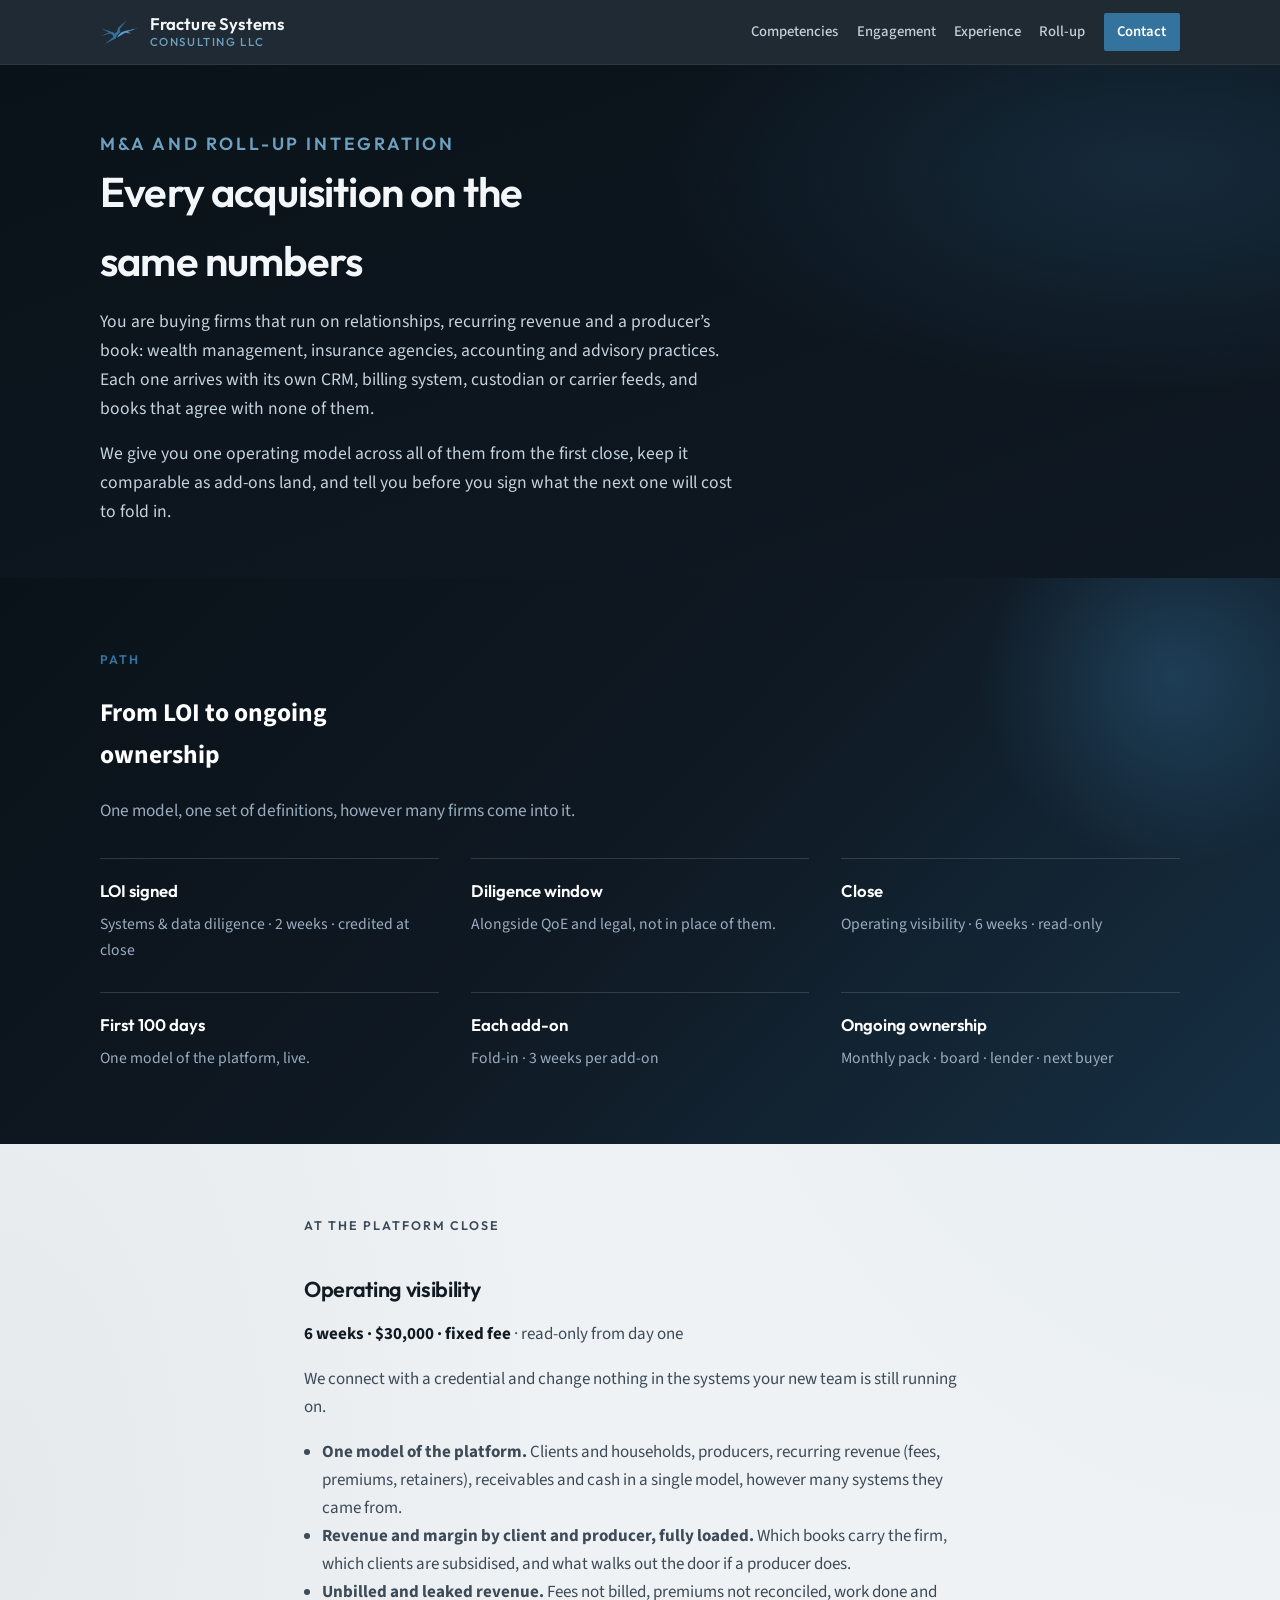
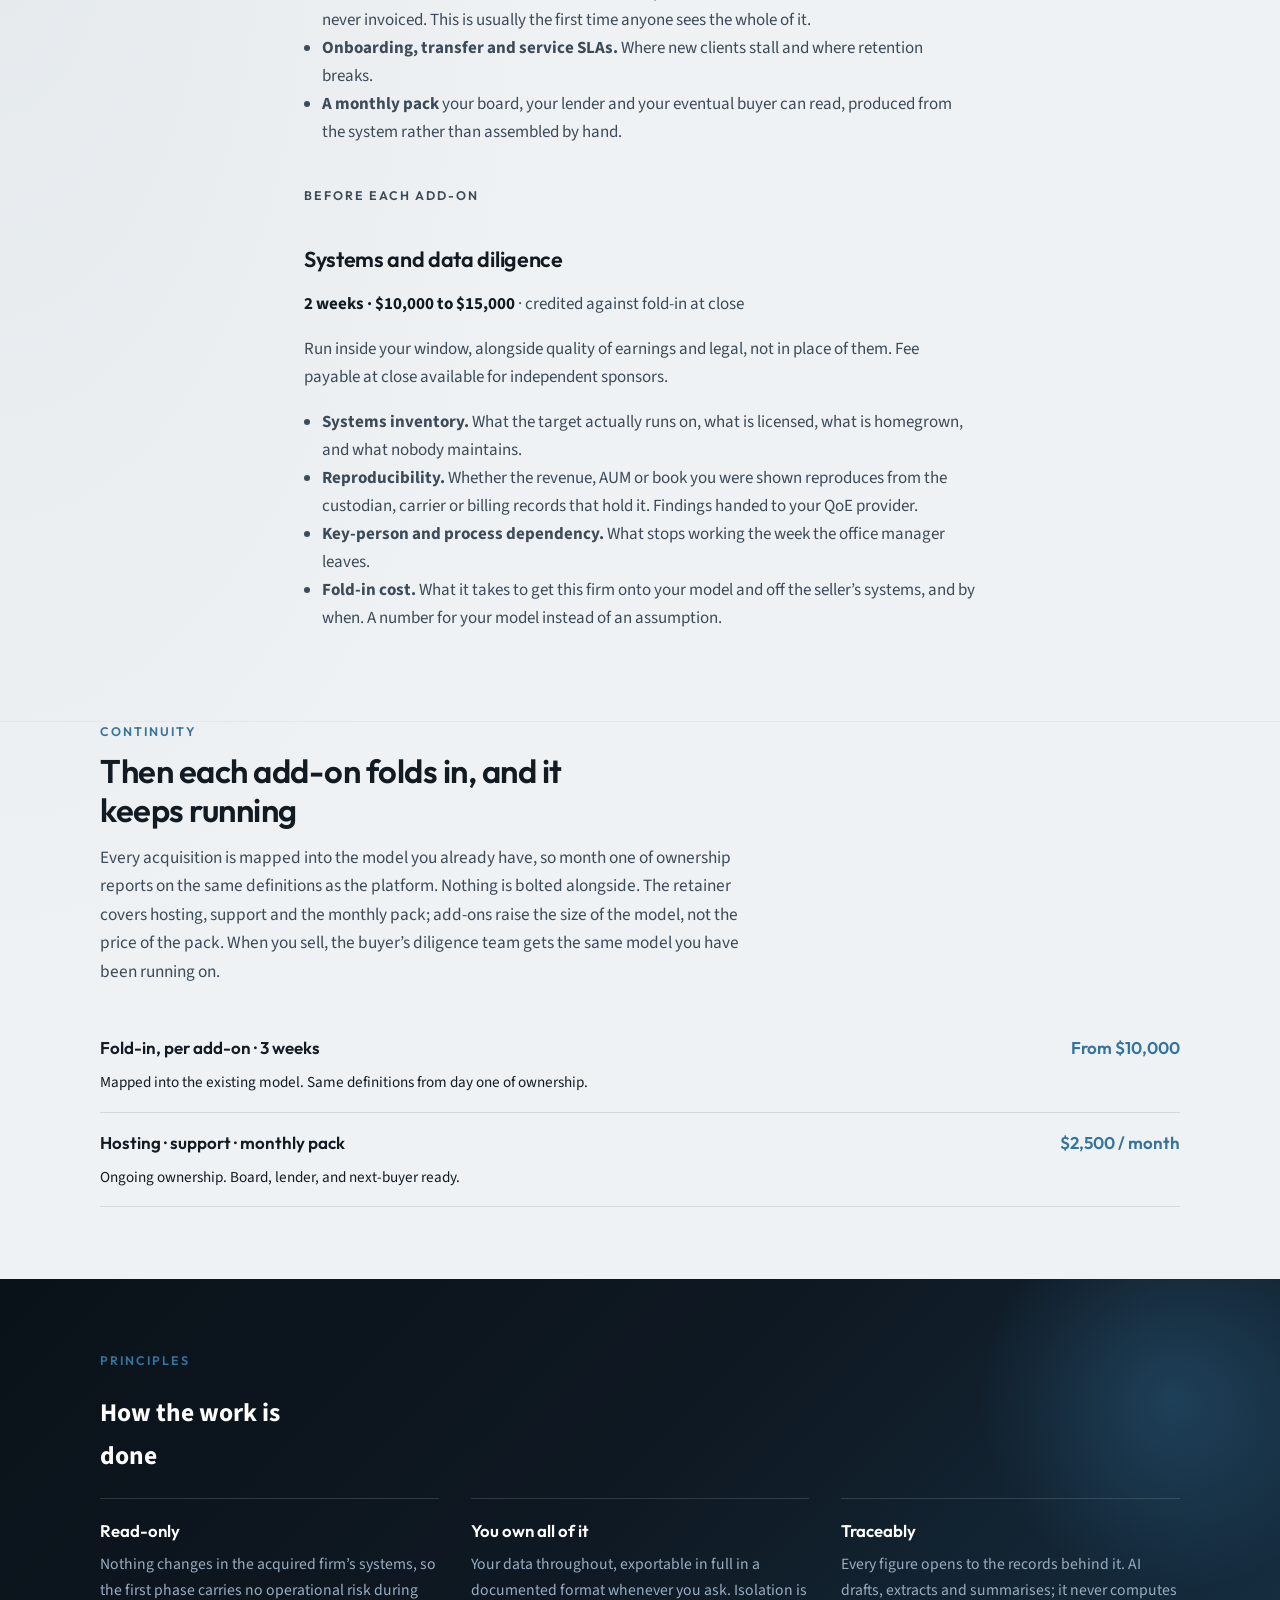
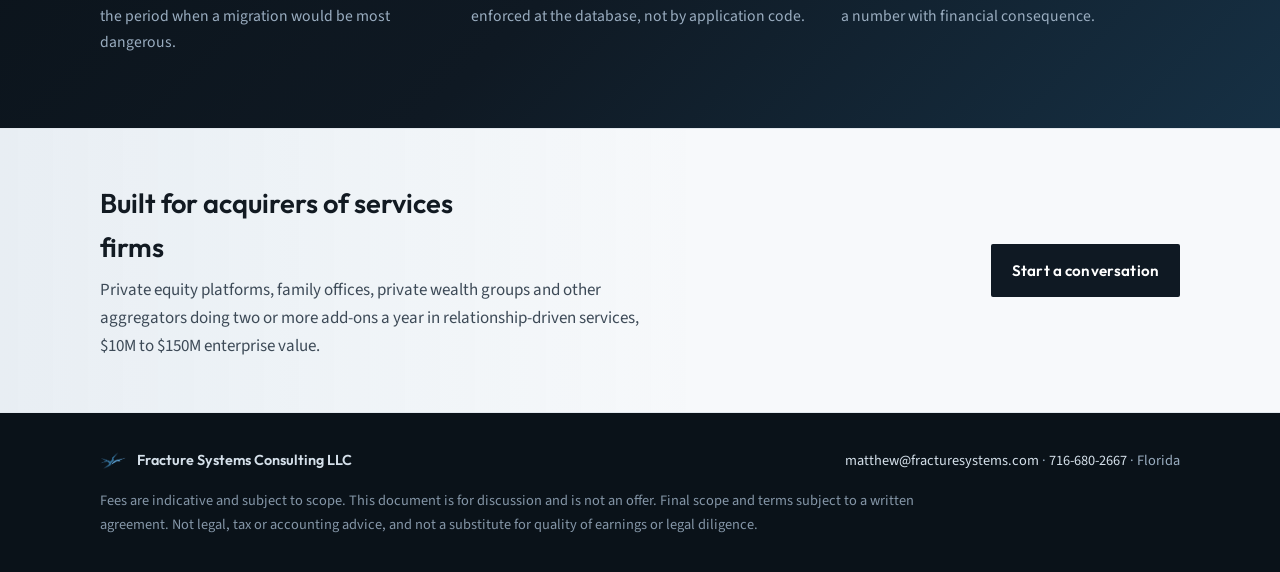
==== commit 6f806dc0: "Add capability-statement logo and redesign the site. Replace the essay-style cream layout with a nav" ====
--- a/roll-up.html
+++ b/roll-up.html
@@ -5,175 +5,195 @@
 <meta name="viewport" content="width=device-width, initial-scale=1">
 <title>Every acquisition on the same numbers · Fracture Systems</title>
 <meta name="description" content="Operating data and reporting for acquirers of services firms. One operating model across every acquisition, from the first close through each add-on.">
-<meta name="theme-color" content="#f6f4ef" media="(prefers-color-scheme: light)">
-<meta name="theme-color" content="#12151a" media="(prefers-color-scheme: dark)">
+<meta name="theme-color" content="#0f1923">
 <meta property="og:title" content="Every acquisition on the same numbers">
 <meta property="og:description" content="Every acquisition on the same numbers. Operating data and reporting for acquirers of services firms.">
 <meta property="og:type" content="website">
 <link rel="icon" href="brand/favicon.svg" type="image/svg+xml">
-<link rel="stylesheet" href="brand/tokens.css">
+<link rel="icon" href="brand/favicon.png" type="image/png" sizes="32x32">
+<link rel="preconnect" href="https://fonts.googleapis.com">
+<link rel="preconnect" href="https://fonts.gstatic.com" crossorigin>
+<link href="https://fonts.googleapis.com/css2?family=Outfit:wght@500;600;700&family=Source+Sans+3:ital,wght@0,400;0,500;0,600;0,700;1,400&display=swap" rel="stylesheet">
 <link rel="stylesheet" href="styles.css">
 <link rel="stylesheet" href="print.css" media="print">
 </head>
 <body>
 
-<a class="skip" href="#content">Skip to content</a>
+<a class="skip-link" href="#content">Skip to content</a>
 
-<header class="masthead">
+<header class="site-header">
   <div class="wrap">
-    <div class="masthead-top">
-      <a class="identity" href="index.html">
-        <img class="mark" src="brand/mark.svg" width="28" height="28" alt="">
-        <span class="wordmark">Fracture Systems Consulting LLC</span>
-      </a>
-      <div class="tagline">Operating data &amp; reporting for acquirers of services firms</div>
-    </div>
-    <nav class="nav" aria-label="Primary">
+    <a class="brand-link" href="index.html">
+      <img class="brand-mark" src="brand/logo-mark.png" width="48" height="32" alt="">
+      <span class="brand-wordmark">Fracture Systems<span>Consulting LLC</span></span>
+    </a>
+    <nav class="nav-links" aria-label="Primary">
       <a href="index.html#competencies">Competencies</a>
       <a href="index.html#engagement">Engagement</a>
       <a href="index.html#experience">Experience</a>
       <a href="roll-up.html" aria-current="page">Roll-up</a>
-      <a href="index.html#intake">Contact</a>
+      <a class="nav-cta" href="index.html#intake">Contact</a>
     </nav>
   </div>
 </header>
 
 <main id="content">
 
-  <section class="hero">
+  <section class="page-hero">
     <div class="wrap">
-      <p class="eyebrow">M&amp;A and roll-up integration</p>
+      <p class="section-kicker" style="color:var(--steel-soft)">M&amp;A and roll-up integration</p>
       <h1>Every acquisition on the same numbers</h1>
-      <p class="lede">You are buying firms that run on relationships, recurring revenue and a producer's book: wealth management, insurance agencies, accounting and advisory practices. Each one arrives with its own CRM, billing system, custodian or carrier feeds, and books that agree with none of them.</p>
-      <p class="lede"><strong>We give you one operating model across all of them from the first close, keep it comparable as add-ons land, and tell you before you sign what the next one will cost to fold in.</strong></p>
+      <p>You are buying firms that run on relationships, recurring revenue and a producer’s book: wealth management, insurance agencies, accounting and advisory practices. Each one arrives with its own CRM, billing system, custodian or carrier feeds, and books that agree with none of them.</p>
+      <p style="margin-top:1rem;max-width:40rem;color:#c5d3df">We give you one operating model across all of them from the first close, keep it comparable as add-ons land, and tell you before you sign what the next one will cost to fold in.</p>
     </div>
   </section>
 
   <section class="band">
-    <div class="wrap">
-      <div class="track">
-        <div class="stage">
-          <div class="stage-name">LOI signed</div>
-          <div class="stage-work">Systems &amp; data diligence<span>2 weeks · credited at close</span></div>
-        </div>
-        <div class="stage">
-          <div class="stage-name">Diligence window</div>
-          <div class="stage-note">Alongside QoE and legal, not in place of them.</div>
-        </div>
-        <div class="stage">
-          <div class="stage-name">Close</div>
-          <div class="stage-work">Operating visibility<span>6 weeks · read-only</span></div>
-        </div>
-        <div class="stage">
-          <div class="stage-name">First 100 days</div>
-          <div class="stage-note">One model of the platform, live.</div>
-        </div>
-        <div class="stage">
-          <div class="stage-name">Each add-on</div>
-          <div class="stage-work">Fold-in<span>3 weeks per add-on</span></div>
-        </div>
-        <div class="stage">
-          <div class="stage-name">Ongoing ownership</div>
-          <div class="stage-work">Monthly pack<span>board · lender · next buyer</span></div>
-        </div>
+    <div class="wrap reveal">
+      <p class="section-kicker">Path</p>
+      <h2>From LOI to ongoing ownership</h2>
+      <p class="section-lede">One model, one set of definitions, however many firms come into it.</p>
+      <div class="band-grid">
+        <article>
+          <h3>LOI signed</h3>
+          <p>Systems &amp; data diligence · 2 weeks · credited at close</p>
+        </article>
+        <article>
+          <h3>Diligence window</h3>
+          <p>Alongside QoE and legal, not in place of them.</p>
+        </article>
+        <article>
+          <h3>Close</h3>
+          <p>Operating visibility · 6 weeks · read-only</p>
+        </article>
+        <article>
+          <h3>First 100 days</h3>
+          <p>One model of the platform, live.</p>
+        </article>
+        <article>
+          <h3>Each add-on</h3>
+          <p>Fold-in · 3 weeks per add-on</p>
+        </article>
+        <article>
+          <h3>Ongoing ownership</h3>
+          <p>Monthly pack · board · lender · next buyer</p>
+        </article>
       </div>
-      <p class="band-caption">One model, one set of definitions, however many firms come into it</p>
     </div>
   </section>
 
-  <div class="wrap">
+  <section class="section">
+    <div class="wrap prose reveal">
+      <p class="section-kicker">At the platform close</p>
+      <h2 style="max-width:none">Operating visibility</h2>
+      <p><strong style="color:var(--ink)">6 weeks · $30,000 · fixed fee</strong> · read-only from day one</p>
+      <p>We connect with a credential and change nothing in the systems your new team is still running on.</p>
+      <ul>
+        <li><strong>One model of the platform.</strong> Clients and households, producers, recurring revenue (fees, premiums, retainers), receivables and cash in a single model, however many systems they came from.</li>
+        <li><strong>Revenue and margin by client and producer, fully loaded.</strong> Which books carry the firm, which clients are subsidised, and what walks out the door if a producer does.</li>
+        <li><strong>Unbilled and leaked revenue.</strong> Fees not billed, premiums not reconciled, work done and never invoiced. This is usually the first time anyone sees the whole of it.</li>
+        <li><strong>Onboarding, transfer and service SLAs.</strong> Where new clients stall and where retention breaks.</li>
+        <li><strong>A monthly pack</strong> your board, your lender and your eventual buyer can read, produced from the system rather than assembled by hand.</li>
+      </ul>
 
-    <section class="offers">
+      <p class="section-kicker" style="margin-top:2.5rem">Before each add-on</p>
+      <h2 style="max-width:none">Systems and data diligence</h2>
+      <p><strong style="color:var(--ink)">2 weeks · $10,000 to $15,000</strong> · credited against fold-in at close</p>
+      <p>Run inside your window, alongside quality of earnings and legal, not in place of them. Fee payable at close available for independent sponsors.</p>
+      <ul>
+        <li><strong>Systems inventory.</strong> What the target actually runs on, what is licensed, what is homegrown, and what nobody maintains.</li>
+        <li><strong>Reproducibility.</strong> Whether the revenue, AUM or book you were shown reproduces from the custodian, carrier or billing records that hold it. Findings handed to your QoE provider.</li>
+        <li><strong>Key-person and process dependency.</strong> What stops working the week the office manager leaves.</li>
+        <li><strong>Fold-in cost.</strong> What it takes to get this firm onto your model and off the seller’s systems, and by when. A number for your model instead of an assumption.</li>
+      </ul>
+    </div>
+  </section>
 
-      <article class="offer">
-        <p class="eyebrow">At the platform close</p>
-        <h2>Operating visibility</h2>
-        <p class="terms"><b>6 weeks · $30,000 · fixed fee</b> · read-only from day one</p>
-        <p class="intro">We connect with a credential and change nothing in the systems your new team is still running on.</p>
-        <ul>
-          <li><b>One model of the platform.</b> Clients and households, producers, recurring revenue (fees, premiums, retainers), receivables and cash in a single model, however many systems they came from.</li>
-          <li><b>Revenue and margin by client and producer, fully loaded.</b> Which books carry the firm, which clients are subsidised, and what walks out the door if a producer does.</li>
-          <li><b>Unbilled and leaked revenue.</b> Fees not billed, premiums not reconciled, work done and never invoiced. This is usually the first time anyone sees the whole of it.</li>
-          <li><b>Onboarding, transfer and service SLAs.</b> Where new clients stall and where retention breaks.</li>
-          <li><b>A monthly pack</b> your board, your lender and your eventual buyer can read, produced from the system rather than assembled by hand.</li>
-        </ul>
-      </article>
+  <section class="section" style="padding-top:0">
+    <div class="wrap reveal">
+      <p class="section-kicker">Continuity</p>
+      <h2>Then each add-on folds in, and it keeps running</h2>
+      <p class="section-lede">Every acquisition is mapped into the model you already have, so month one of ownership reports on the same definitions as the platform. Nothing is bolted alongside. The retainer covers hosting, support and the monthly pack; add-ons raise the size of the model, not the price of the pack. When you sell, the buyer’s diligence team gets the same model you have been running on.</p>
+      <div class="price-row">
+        <strong>Fold-in, per add-on · 3 weeks</strong>
+        <span class="amt">From $10,000</span>
+        <p>Mapped into the existing model. Same definitions from day one of ownership.</p>
+      </div>
+      <div class="price-row">
+        <strong>Hosting · support · monthly pack</strong>
+        <span class="amt">$2,500 / month</span>
+        <p>Ongoing ownership. Board, lender, and next-buyer ready.</p>
+      </div>
+    </div>
+  </section>
 
-      <article class="offer">
-        <p class="eyebrow">Before each add-on</p>
-        <h2>Systems and data diligence</h2>
-        <p class="terms"><b>2 weeks · $10,000 to $15,000</b> · credited against fold-in at close</p>
-        <p class="intro">Run inside your window, alongside quality of earnings and legal, not in place of them. Fee payable at close available for independent sponsors.</p>
-        <ul>
-          <li><b>Systems inventory.</b> What the target actually runs on, what is licensed, what is homegrown, and what nobody maintains.</li>
-          <li><b>Reproducibility.</b> Whether the revenue, AUM or book you were shown reproduces from the custodian, carrier or billing records that hold it. Findings handed to your QoE provider.</li>
-          <li><b>Key-person and process dependency.</b> What stops working the week the office manager leaves.</li>
-          <li><b>Fold-in cost.</b> What it takes to get this firm onto your model and off the seller's systems, and by when. A number for your model instead of an assumption.</li>
-        </ul>
-      </article>
+  <section class="band">
+    <div class="wrap reveal">
+      <p class="section-kicker">Principles</p>
+      <h2>How the work is done</h2>
+      <div class="band-grid">
+        <article>
+          <h3>Read-only</h3>
+          <p>Nothing changes in the acquired firm’s systems, so the first phase carries no operational risk during the period when a migration would be most dangerous.</p>
+        </article>
+        <article>
+          <h3>You own all of it</h3>
+          <p>Your data throughout, exportable in full in a documented format whenever you ask. Isolation is enforced at the database, not by application code.</p>
+        </article>
+        <article>
+          <h3>Traceably</h3>
+          <p>Every figure opens to the records behind it. AI drafts, extracts and summarises; it never computes a number with financial consequence.</p>
+        </article>
+      </div>
+    </div>
+  </section>
 
-    </section>
-
-    <section class="continuity">
+  <section class="acquirer">
+    <div class="wrap reveal">
       <div>
-        <h2>Then each add-on folds in, and it keeps running</h2>
-        <p>Every acquisition is mapped into the model you already have, so month one of ownership reports on the same definitions as the platform. Nothing is bolted alongside. The retainer covers hosting, support and the monthly pack; add-ons raise the size of the model, not the price of the pack.</p>
-        <p>When you sell, the buyer's diligence team gets the same model you have been running on. The exit narrative is already written.</p>
+        <h2>Built for acquirers of services firms</h2>
+        <p>Private equity platforms, family offices, private wealth groups and other aggregators doing two or more add-ons a year in relationship-driven services, $10M to $150M enterprise value.</p>
       </div>
-      <div class="price-card">
-        <div class="price-row">
-          <div class="amount">From $10,000</div>
-          <div class="what">Fold-in, per add-on · 3 weeks</div>
-        </div>
-        <div class="price-row">
-          <div class="amount">$2,500 / month</div>
-          <div class="what">Hosting · support · monthly pack</div>
-        </div>
-      </div>
-    </section>
-
-    <section class="principles">
-      <div class="principle">
-        <p class="eyebrow">How it starts</p>
-        <h3>Read-only.</h3>
-        <p>Nothing changes in the acquired firm's systems, so the first phase carries no operational risk during the period when a migration would be most dangerous.</p>
-      </div>
-      <div class="principle">
-        <p class="eyebrow">What you own</p>
-        <h3>All of it.</h3>
-        <p>Your data throughout, exportable in full in a documented format whenever you ask. Isolation is enforced at the database, not by application code.</p>
-      </div>
-      <div class="principle">
-        <p class="eyebrow">How numbers are produced</p>
-        <h3>Traceably.</h3>
-        <p>Every figure opens to the records behind it. AI drafts, extracts and summarises; it never computes a number with financial consequence.</p>
-      </div>
-    </section>
-
-    <section class="built-for">
-      <p><b>Built for</b> private equity platforms, family offices, private wealth groups and other aggregators doing two or more add-ons a year in relationship-driven services, $10M to $150M enterprise value. Job-costed trades and contractors are a second track, on request.</p>
-    </section>
-
-  </div>
+      <a class="btn btn-on-light" href="index.html#intake">Start a conversation</a>
+    </div>
+  </section>
 
 </main>
 
-<footer>
+<footer class="site-footer">
   <div class="wrap">
-    <div class="footer-grid">
-      <div>
-        <div class="footer-name"><a href="index.html">Fracture Systems Consulting LLC</a></div>
-        <div class="contact">
-          <a href="mailto:matthew@fracturesystems.com">matthew@fracturesystems.com</a><br>
-          Matthew Bajdas<br>
-          <a href="tel:+17166802667">716-680-2667</a><br>
-          <span class="place">Florida</span>
-        </div>
-      </div>
-      <p class="disclaimer">Fees are indicative and subject to scope. This document is for discussion and is not an offer. Final scope and terms subject to a written agreement. Not legal, tax or accounting advice, and not a substitute for quality of earnings or legal diligence.</p>
+    <a class="footer-brand" href="index.html">
+      <img src="brand/logo-mark.png" width="32" height="22" alt="">
+      Fracture Systems Consulting LLC
+    </a>
+    <div>
+      <a href="mailto:matthew@fracturesystems.com">matthew@fracturesystems.com</a>
+      · <a href="tel:+17166802667">716-680-2667</a>
+      · Florida
     </div>
+  </div>
+  <div class="wrap" style="margin-top:1rem;opacity:0.85">
+    <p style="margin:0;max-width:52rem">Fees are indicative and subject to scope. This document is for discussion and is not an offer. Final scope and terms subject to a written agreement. Not legal, tax or accounting advice, and not a substitute for quality of earnings or legal diligence.</p>
   </div>
 </footer>
 
+<script>
+(function () {
+  var nodes = document.querySelectorAll(".reveal");
+  if (!("IntersectionObserver" in window) || !nodes.length) {
+    nodes.forEach(function (n) { n.classList.add("is-visible"); });
+    return;
+  }
+  var io = new IntersectionObserver(function (entries) {
+    entries.forEach(function (e) {
+      if (e.isIntersecting) {
+        e.target.classList.add("is-visible");
+        io.unobserve(e.target);
+      }
+    });
+  }, { rootMargin: "0px 0px -8% 0px", threshold: 0.12 });
+  nodes.forEach(function (n) { io.observe(n); });
+})();
+</script>
 </body>
 </html>
--- a/styles.css
+++ b/styles.css
@@ -1,763 +1,904 @@
-/* Layout for the Fracture Systems site.
-   Colors and type stacks: brand/tokens.css.
-   Print: print.css. */
-
-* { box-sizing: border-box; }
-
-html { -webkit-text-size-adjust: 100%; }
+@import url("brand/tokens.css");
+
+*,
+*::before,
+*::after {
+  box-sizing: border-box;
+}
+
+html {
+  scroll-behavior: smooth;
+}
 
 body {
   margin: 0;
-  background: var(--paper);
+  font-family: var(--font-text);
+  font-size: 1.0625rem;
+  line-height: 1.65;
   color: var(--ink);
-  font: 400 17px/1.62 var(--font-text);
-  font-feature-settings: "kern" 1;
+  background:
+    radial-gradient(120% 80% at 100% 0%, rgba(52, 115, 158, 0.07), transparent 55%),
+    radial-gradient(90% 60% at 0% 40%, rgba(15, 25, 35, 0.04), transparent 50%),
+    var(--paper);
   -webkit-font-smoothing: antialiased;
 }
 
-h1, h2, h3, .display {
-  font-family: var(--font-display);
-  font-weight: 600;
-  letter-spacing: -0.012em;
-  line-height: 1.14;
-  margin: 0;
-}
-
-p { margin: 0 0 1em; }
-p:last-child { margin-bottom: 0; }
+img {
+  max-width: 100%;
+  height: auto;
+  display: block;
+}
 
 a {
-  color: inherit;
-  text-decoration-color: var(--accent-soft);
-  text-underline-offset: 3px;
-}
-
-a:hover { color: var(--accent); }
-
-a:focus-visible {
-  outline: 2px solid var(--accent);
+  color: var(--steel);
+  text-decoration-thickness: 1px;
+  text-underline-offset: 0.18em;
+}
+
+a:hover {
+  color: var(--steel-bright);
+}
+
+:focus-visible {
+  outline: 2px solid var(--steel);
   outline-offset: 3px;
 }
 
-.skip {
+.skip-link {
   position: absolute;
-  left: 12px;
-  top: -48px;
-  background: var(--band);
-  color: var(--band-ink);
-  padding: 8px 12px;
-  z-index: 2;
-}
-
-.skip:focus { top: 12px; }
+  left: 1rem;
+  top: -4rem;
+  background: var(--navy);
+  color: #fff;
+  padding: 0.55rem 0.9rem;
+  z-index: 100;
+  border-radius: 2px;
+}
+
+.skip-link:focus {
+  top: 1rem;
+}
 
 .wrap {
-  width: 100%;
-  max-width: 1080px;
+  width: min(1080px, calc(100% - 2.5rem));
+  margin-inline: auto;
+}
+
+/* ——— Site header ——— */
+.site-header {
+  position: sticky;
+  top: 0;
+  z-index: 40;
+  background: color-mix(in srgb, var(--navy) 92%, transparent);
+  backdrop-filter: blur(12px);
+  border-bottom: 1px solid rgba(255, 255, 255, 0.06);
+}
+
+.site-header .wrap {
+  display: flex;
+  align-items: center;
+  justify-content: space-between;
+  gap: 1rem;
+  min-height: 4rem;
+}
+
+.brand-link {
+  display: inline-flex;
+  align-items: center;
+  gap: 0.75rem;
+  text-decoration: none;
+  color: #f4f7fa;
+}
+
+.brand-link:hover {
+  color: #fff;
+}
+
+.brand-mark {
+  width: 2.35rem;
+  height: auto;
+  flex-shrink: 0;
+}
+
+.brand-wordmark {
+  font-family: var(--font-display);
+  font-weight: 600;
+  font-size: 1.05rem;
+  letter-spacing: 0.01em;
+  line-height: 1.1;
+}
+
+.brand-wordmark span {
+  display: block;
+  font-weight: 500;
+  font-size: 0.72rem;
+  letter-spacing: 0.14em;
+  text-transform: uppercase;
+  color: var(--steel-soft);
+  margin-top: 0.12rem;
+}
+
+.nav-links {
+  display: flex;
+  flex-wrap: wrap;
+  gap: 0.35rem 1.15rem;
+  align-items: center;
+  font-size: 0.92rem;
+}
+
+.nav-links a {
+  color: #c5d0da;
+  text-decoration: none;
+  font-weight: 500;
+}
+
+.nav-links a:hover {
+  color: #fff;
+}
+
+.nav-cta {
+  color: #fff !important;
+  background: var(--steel);
+  padding: 0.45rem 0.85rem;
+  border-radius: 2px;
+  font-weight: 600 !important;
+}
+
+.nav-cta:hover {
+  background: var(--steel-bright);
+}
+
+/* ——— Hero: one composition ——— */
+.hero {
+  position: relative;
+  min-height: min(92vh, 760px);
+  display: grid;
+  align-items: end;
+  color: #f4f7fa;
+  background:
+    linear-gradient(180deg, rgba(10, 18, 25, 0.35) 0%, rgba(10, 18, 25, 0.55) 45%, rgba(10, 18, 25, 0.92) 100%),
+    radial-gradient(ellipse 80% 60% at 75% 35%, rgba(52, 115, 158, 0.28), transparent 60%),
+    radial-gradient(ellipse 50% 40% at 15% 80%, rgba(52, 115, 158, 0.12), transparent 55%),
+    linear-gradient(145deg, #0a1219 0%, #0f1923 40%, #152636 100%);
+  overflow: hidden;
+  isolation: isolate;
+}
+
+.hero::before {
+  content: "";
+  position: absolute;
+  inset: 0;
+  z-index: -1;
+  background-image: url("brand/logo-mark.png");
+  background-repeat: no-repeat;
+  background-position: 108% 18%;
+  background-size: min(58vw, 520px) auto;
+  opacity: 0.14;
+  filter: blur(0.5px);
+  animation: mark-drift 18s var(--ease-out) infinite alternate;
+  pointer-events: none;
+}
+
+.hero::after {
+  content: "";
+  position: absolute;
+  inset: 0;
+  z-index: -1;
+  background:
+    repeating-linear-gradient(
+      -18deg,
+      transparent,
+      transparent 48px,
+      rgba(255, 255, 255, 0.015) 48px,
+      rgba(255, 255, 255, 0.015) 49px
+    );
+  pointer-events: none;
+}
+
+@keyframes mark-drift {
+  from { transform: translate3d(0, 0, 0) scale(1); }
+  to { transform: translate3d(-3%, 4%, 0) scale(1.04); }
+}
+
+.hero-inner {
+  width: min(1080px, calc(100% - 2.5rem));
   margin: 0 auto;
-  padding: 0 28px;
-}
-
-section[id] { scroll-margin-top: 18px; }
-
-.eyebrow {
-  font-family: var(--font-text);
-  font-size: 11px;
+  padding: 5.5rem 0 4.25rem;
+}
+
+.hero-lockup {
+  width: min(100%, 420px);
+  margin-bottom: 2.25rem;
+  opacity: 0;
+  transform: translateY(18px);
+  animation: rise 0.9s var(--ease-out) 0.1s forwards;
+}
+
+.hero-lockup-print {
+  display: none;
+}
+
+.hero h1 {
+  margin: 0 0 1rem;
+  max-width: 18ch;
+  font-family: var(--font-display);
+  font-weight: 600;
+  font-size: clamp(2rem, 4.6vw, 3.15rem);
+  line-height: 1.12;
+  letter-spacing: -0.02em;
+  opacity: 0;
+  transform: translateY(18px);
+  animation: rise 0.9s var(--ease-out) 0.22s forwards;
+}
+
+.hero-lead {
+  margin: 0 0 1.85rem;
+  max-width: 38rem;
+  font-size: clamp(1.05rem, 1.7vw, 1.22rem);
+  line-height: 1.55;
+  color: #c5d3df;
+  opacity: 0;
+  transform: translateY(18px);
+  animation: rise 0.9s var(--ease-out) 0.34s forwards;
+}
+
+.hero-actions {
+  display: flex;
+  flex-wrap: wrap;
+  gap: 0.75rem;
+  opacity: 0;
+  transform: translateY(18px);
+  animation: rise 0.9s var(--ease-out) 0.46s forwards;
+}
+
+@keyframes rise {
+  to {
+    opacity: 1;
+    transform: translateY(0);
+  }
+}
+
+@media (prefers-reduced-motion: reduce) {
+  .hero::before {
+    animation: none;
+  }
+
+  .hero-lockup,
+  .hero h1,
+  .hero-lead,
+  .hero-actions,
+  .reveal {
+    opacity: 1 !important;
+    transform: none !important;
+    animation: none !important;
+    transition: none !important;
+  }
+}
+
+/* ——— Buttons ——— */
+.btn {
+  display: inline-flex;
+  align-items: center;
+  justify-content: center;
+  gap: 0.4rem;
+  padding: 0.8rem 1.25rem;
+  border: 1px solid transparent;
+  border-radius: 2px;
+  font-family: var(--font-display);
+  font-size: 0.95rem;
+  font-weight: 600;
+  letter-spacing: 0.01em;
+  text-decoration: none;
+  cursor: pointer;
+  transition: background 0.2s ease, border-color 0.2s ease, color 0.2s ease, transform 0.2s ease;
+}
+
+.btn:hover {
+  transform: translateY(-1px);
+}
+
+.btn-primary {
+  background: var(--steel);
+  color: #fff;
+}
+
+.btn-primary:hover {
+  background: var(--steel-bright);
+  color: #fff;
+}
+
+.btn-ghost {
+  background: transparent;
+  color: #e8eef4;
+  border-color: rgba(255, 255, 255, 0.28);
+}
+
+.btn-ghost:hover {
+  border-color: rgba(255, 255, 255, 0.55);
+  color: #fff;
+}
+
+.btn-on-light {
+  background: var(--navy);
+  color: #fff;
+}
+
+.btn-on-light:hover {
+  background: #1a2b3a;
+  color: #fff;
+}
+
+.btn-outline-dark {
+  background: transparent;
+  color: var(--ink);
+  border-color: var(--rule);
+}
+
+.btn-outline-dark:hover {
+  border-color: var(--steel);
+  color: var(--steel);
+}
+
+/* ——— Sections ——— */
+.section {
+  padding: 4.5rem 0;
+}
+
+.section + .section {
+  border-top: 1px solid var(--rule-soft);
+}
+
+.section-kicker {
+  margin: 0 0 0.55rem;
+  font-family: var(--font-display);
+  font-size: 0.78rem;
   font-weight: 600;
   letter-spacing: 0.16em;
   text-transform: uppercase;
-  color: var(--accent);
-  margin: 0 0 14px;
-}
-
-/* ---------- masthead ---------- */
-
-.masthead {
+  color: var(--steel);
+}
+
+.section h2 {
+  margin: 0 0 0.85rem;
+  font-family: var(--font-display);
+  font-weight: 600;
+  font-size: clamp(1.55rem, 2.8vw, 2.05rem);
+  line-height: 1.2;
+  letter-spacing: -0.015em;
+  max-width: 22ch;
+}
+
+.section-lede {
+  margin: 0 0 2rem;
+  max-width: 40rem;
+  color: var(--ink-soft);
+  font-size: 1.08rem;
+}
+
+.reveal {
+  opacity: 0;
+  transform: translateY(16px);
+  transition: opacity 0.7s var(--ease-out), transform 0.7s var(--ease-out);
+}
+
+.reveal.is-visible {
+  opacity: 1;
+  transform: none;
+}
+
+/* Competencies — stacked rows, not cards */
+.comp-list {
+  list-style: none;
+  margin: 0;
+  padding: 0;
+  display: grid;
+  gap: 0;
+}
+
+.comp-list li {
+  display: grid;
+  grid-template-columns: 2.5rem 1fr;
+  gap: 1rem;
+  padding: 1.35rem 0;
+  border-top: 1px solid var(--rule);
+  align-items: start;
+}
+
+.comp-list li:last-child {
   border-bottom: 1px solid var(--rule);
-  padding: 22px 0 18px;
-}
-
-.masthead-top {
+}
+
+.comp-num {
+  font-family: var(--font-display);
+  font-weight: 600;
+  font-size: 0.9rem;
+  color: var(--steel);
+  letter-spacing: 0.04em;
+  padding-top: 0.2rem;
+}
+
+.comp-list h3 {
+  margin: 0 0 0.35rem;
+  font-family: var(--font-display);
+  font-size: 1.12rem;
+  font-weight: 600;
+  letter-spacing: -0.01em;
+}
+
+.comp-list p {
+  margin: 0;
+  color: var(--ink-soft);
+  max-width: 48rem;
+}
+
+/* Transitions band */
+.band {
+  background:
+    linear-gradient(135deg, var(--navy-deep), var(--navy) 50%, #163044);
+  color: var(--band-ink);
+  padding: 4.5rem 0;
+  position: relative;
+  overflow: hidden;
+}
+
+.band::before {
+  content: "";
+  position: absolute;
+  right: -8%;
+  top: -20%;
+  width: 420px;
+  height: 420px;
+  background: radial-gradient(circle, rgba(52, 115, 158, 0.35), transparent 65%);
+  pointer-events: none;
+}
+
+.band h2 {
+  color: #fff;
+  max-width: 18ch;
+}
+
+.band .section-lede {
+  color: var(--band-faint);
+}
+
+.band-grid {
+  display: grid;
+  grid-template-columns: repeat(3, 1fr);
+  gap: 1.75rem 2rem;
+  margin-top: 0.5rem;
+}
+
+.band-grid article {
+  padding-top: 1.15rem;
+  border-top: 1px solid rgba(255, 255, 255, 0.14);
+}
+
+.band-grid h3 {
+  margin: 0 0 0.45rem;
+  font-family: var(--font-display);
+  font-size: 1.05rem;
+  font-weight: 600;
+  color: #fff;
+}
+
+.band-grid p {
+  margin: 0;
+  color: var(--band-faint);
+  font-size: 0.98rem;
+}
+
+/* Why + Experience split */
+.split {
+  display: grid;
+  grid-template-columns: 1fr 1fr;
+  gap: 3rem;
+  align-items: start;
+}
+
+.proof-list {
+  list-style: none;
+  margin: 0;
+  padding: 0;
+  display: grid;
+  gap: 1.15rem;
+}
+
+.proof-list li {
+  padding-left: 1.1rem;
+  border-left: 2px solid var(--steel);
+}
+
+.proof-list strong {
+  display: block;
+  font-family: var(--font-display);
+  font-weight: 600;
+  margin-bottom: 0.2rem;
+}
+
+.proof-list p {
+  margin: 0;
+  color: var(--ink-soft);
+  font-size: 0.98rem;
+}
+
+.experience-block {
+  background: var(--paper-raised);
+  border: 1px solid var(--rule-soft);
+  padding: 1.75rem 1.6rem;
+}
+
+.experience-block h3 {
+  margin: 0 0 0.75rem;
+  font-family: var(--font-display);
+  font-size: 1.15rem;
+  font-weight: 600;
+}
+
+.experience-block p {
+  margin: 0 0 1rem;
+  color: var(--ink-soft);
+}
+
+.experience-block p:last-child {
+  margin-bottom: 0;
+}
+
+/* Engage steps */
+.steps {
+  list-style: none;
+  margin: 0;
+  padding: 0;
+  display: grid;
+  grid-template-columns: repeat(4, 1fr);
+  gap: 1.25rem;
+  counter-reset: step;
+}
+
+.steps li {
+  counter-increment: step;
+  padding-top: 0.25rem;
+}
+
+.steps li::before {
+  content: counter(step, decimal-leading-zero);
+  display: block;
+  font-family: var(--font-display);
+  font-weight: 600;
+  font-size: 0.85rem;
+  letter-spacing: 0.08em;
+  color: var(--steel);
+  margin-bottom: 0.65rem;
+}
+
+.steps h3 {
+  margin: 0 0 0.4rem;
+  font-family: var(--font-display);
+  font-size: 1.05rem;
+  font-weight: 600;
+}
+
+.steps p {
+  margin: 0;
+  color: var(--ink-soft);
+  font-size: 0.95rem;
+}
+
+/* Acquirer callout — not a floating promo sticker; full-width strip */
+.acquirer {
+  padding: 3.25rem 0;
+  background:
+    linear-gradient(90deg, rgba(52, 115, 158, 0.08), transparent 55%),
+    var(--paper-raised);
+  border-block: 1px solid var(--rule-soft);
+}
+
+.acquirer .wrap {
   display: flex;
   flex-wrap: wrap;
   align-items: center;
   justify-content: space-between;
-  gap: 10px 24px;
-}
-
-.identity {
-  display: flex;
-  align-items: center;
-  gap: 12px;
+  gap: 1.25rem 2rem;
+}
+
+.acquirer h2 {
+  margin: 0 0 0.35rem;
+  font-family: var(--font-display);
+  font-size: clamp(1.35rem, 2.4vw, 1.7rem);
+  font-weight: 600;
+  max-width: 22ch;
+}
+
+.acquirer p {
+  margin: 0;
+  color: var(--ink-soft);
+  max-width: 36rem;
+}
+
+/* Contact / intake */
+.contact {
+  padding: 4.5rem 0 5rem;
+}
+
+.contact-grid {
+  display: grid;
+  grid-template-columns: 1fr 1.15fr;
+  gap: 2.5rem 3rem;
+  align-items: start;
+}
+
+.contact h2 {
+  max-width: 16ch;
+}
+
+.contact-meta {
+  margin: 1.5rem 0 0;
+  padding: 0;
+  list-style: none;
+  color: var(--ink-soft);
+  font-size: 0.95rem;
+}
+
+.contact-meta li + li {
+  margin-top: 0.4rem;
+}
+
+.contact-meta a {
+  color: var(--ink);
+  font-weight: 600;
   text-decoration: none;
-  color: inherit;
-}
-
-.identity:hover { color: inherit; }
-
-.mark {
-  width: 28px;
-  height: 28px;
-  display: block;
-  flex: none;
+}
+
+.contact-meta a:hover {
+  color: var(--steel);
+}
+
+.intake {
+  display: grid;
+  gap: 0.95rem;
+}
+
+.intake label {
+  display: grid;
+  gap: 0.35rem;
+  font-family: var(--font-display);
+  font-size: 0.82rem;
+  font-weight: 600;
+  letter-spacing: 0.04em;
+  text-transform: uppercase;
+  color: var(--ink-faint);
+}
+
+.intake input,
+.intake select,
+.intake textarea {
+  width: 100%;
+  padding: 0.7rem 0.8rem;
   border: 1px solid var(--rule);
-}
-
-.wordmark {
-  font-size: 13px;
-  font-weight: 600;
-  letter-spacing: 0.18em;
-  text-transform: uppercase;
-}
-
-.tagline {
-  font-size: 13.5px;
-  color: var(--ink-faint);
-}
-
-.masthead-links {
-  margin: 0;
-  font-size: 13.5px;
-}
-
-.nav {
-  display: flex;
-  flex-wrap: wrap;
-  gap: 8px 20px;
-  margin-top: 14px;
-  padding-top: 12px;
-  border-top: 1px solid var(--rule-soft);
-  font-size: 13.5px;
-}
-
-.nav a {
-  text-decoration: none;
-  color: var(--ink-soft);
-}
-
-.nav a:hover,
-.nav a[aria-current="page"] { color: var(--ink); }
-
-.nav a[aria-current="page"] {
-  box-shadow: inset 0 -1px 0 var(--accent);
-}
-
-/* ---------- hero ---------- */
-
-.hero { padding: 72px 0 56px; }
-
-.hero h1 {
-  font-size: clamp(34px, 4.8vw, 52px);
-  max-width: 20ch;
-  margin-bottom: 26px;
-}
-
-.hero .lede {
-  max-width: 68ch;
-  font-size: clamp(17px, 1.6vw, 19px);
-  color: var(--ink-soft);
-}
-
-.hero .lede strong {
-  color: var(--ink);
-  font-weight: 500;
-}
-
-.hero-links {
-  display: flex;
-  flex-wrap: wrap;
-  gap: 10px 22px;
-  margin-top: 28px;
-  font-size: 15.5px;
-}
-
-/* ---------- competency cards ---------- */
-
-.section {
-  padding: 10px 0 10px;
-}
-
-.section h2 {
-  font-size: clamp(28px, 3.4vw, 36px);
-  margin-bottom: 28px;
-}
-
-.competency-grid {
-  display: grid;
-  grid-template-columns: repeat(3, minmax(0, 1fr));
-  gap: 0;
-  border-top: 1px solid var(--rule);
-}
-
-.competency {
-  padding: 28px 24px 28px 0;
-  border-bottom: 1px solid var(--rule);
-  border-right: 1px solid var(--rule);
-}
-
-.competency:nth-child(3n) { border-right: 0; padding-right: 0; }
-
-.competency:nth-child(3n+1) { padding-left: 0; }
-
-.competency h3 {
-  font-size: 22px;
-  margin-bottom: 10px;
-}
-
-.competency p {
-  color: var(--ink-soft);
-  font-size: 15.5px;
-  max-width: 34ch;
-}
-
-.competency .more {
-  margin-top: 14px;
-  font-size: 14.5px;
-}
-
-/* ---------- transitions ---------- */
-
-.transitions {
-  border-top: 1px solid var(--rule);
-  padding: 52px 0 48px;
-  margin-top: 48px;
-}
-
-.transition-list {
-  list-style: none;
-  margin: 0;
-  padding: 0;
-  display: flex;
-  flex-wrap: wrap;
-  gap: 10px 28px;
-}
-
-.transition-list li {
-  font-size: 16px;
-  color: var(--ink);
-  padding-left: 14px;
-  position: relative;
-}
-
-.transition-list li::before {
-  content: "";
-  position: absolute;
-  left: 0;
-  top: 0.62em;
-  width: 6px;
-  height: 6px;
-  background: var(--accent);
-}
-
-/* ---------- why ---------- */
-
-.why {
-  border-top: 1px solid var(--rule);
-  padding: 52px 0 10px;
-}
-
-.why-grid {
-  display: grid;
-  grid-template-columns: repeat(3, minmax(0, 1fr));
-  gap: 36px;
-  padding-bottom: 18px;
-}
-
-.why-item h3 {
-  font-size: 22px;
-  margin-bottom: 8px;
-}
-
-.why-item p {
-  color: var(--ink-soft);
-  font-size: 15.5px;
-  max-width: 34ch;
-}
-
-/* ---------- experience ---------- */
-
-.experience {
-  border-top: 1px solid var(--rule);
-  padding: 52px 0 64px;
-  margin-top: 34px;
-}
-
-.proofs {
-  list-style: none;
-  margin: 0;
-  padding: 0;
-  border-top: 1px solid var(--rule);
-}
-
-.proofs li {
-  padding: 18px 0;
-  border-bottom: 1px solid var(--rule);
-  color: var(--ink-soft);
-  font-size: 15.5px;
-  max-width: 78ch;
-}
-
-/* ---------- engagement band ---------- */
-
-.band {
-  background: var(--band);
-  color: var(--band-ink);
-  padding: 52px 0 48px;
-}
-
-.band .eyebrow { color: var(--accent-soft); }
-
-.band-caption {
-  font-size: 12.5px;
-  line-height: 1.5;
-  color: var(--band-faint);
-  margin: 28px 0 0;
-  max-width: 68ch;
-}
-
-.track {
-  display: grid;
-  grid-template-columns: repeat(6, 1fr);
-  gap: 0;
-  border-top: 1px solid rgba(255, 255, 255, 0.16);
-  padding-top: 14px;
-}
-
-.track.steps-4 { grid-template-columns: repeat(4, 1fr); }
-
-.stage {
-  position: relative;
-  display: flex;
-  flex-direction: column;
-  height: 100%;
-  padding: 0 16px 0 0;
-}
-
-.stage::before {
-  content: "";
-  position: absolute;
-  top: -19px;
-  left: 0;
-  width: 7px;
-  height: 7px;
-  border-radius: 50%;
-  background: var(--accent-soft);
-}
-
-.stage-name {
-  font-size: 13px;
-  font-weight: 600;
-  letter-spacing: 0.02em;
-  margin-bottom: 4px;
-}
-
-.stage-note {
-  font-size: 12px;
-  line-height: 1.45;
-  color: var(--band-faint);
-}
-
-.stage-work {
-  margin-top: auto;
-  padding-top: 14px;
-  border-top: 1px solid rgba(255, 255, 255, 0.12);
-  font-size: 12.5px;
-  color: var(--band-ink);
-}
-
-.stage-work span {
-  display: block;
-  color: var(--band-faint);
-  font-size: 11.5px;
-  margin-top: 2px;
-}
-
-.stage-cta {
-  margin: 14px 0 0;
-  font-size: 13px;
-}
-
-.stage-cta a {
-  color: var(--band-ink);
-  text-decoration-color: var(--accent-soft);
-}
-
-/* ---------- roll-up offers (secondary page) ---------- */
-
-.offers {
-  padding: 64px 0 10px;
-  display: grid;
-  grid-template-columns: repeat(2, minmax(0, 1fr));
-  gap: 34px;
-}
-
-.offer {
-  background: var(--paper-raised);
-  border: 1px solid var(--rule);
-  border-top: 3px solid var(--accent);
-  padding: 34px 32px 30px;
-}
-
-.offer h2 {
-  font-size: 27px;
-  margin-bottom: 10px;
-}
-
-.offer .terms {
-  font-size: 13px;
-  color: var(--ink-faint);
-  padding-bottom: 20px;
-  margin-bottom: 22px;
-  border-bottom: 1px solid var(--rule-soft);
-}
-
-.offer .terms b {
-  color: var(--ink);
-  font-weight: 600;
-}
-
-.offer .intro {
-  font-size: 15.5px;
-  color: var(--ink-soft);
-  margin-bottom: 22px;
-}
-
-.offer ul {
-  list-style: none;
-  margin: 0;
-  padding: 0;
-}
-
-.offer li {
-  font-size: 15px;
-  line-height: 1.55;
-  color: var(--ink-soft);
-  padding: 0 0 16px 0;
-  margin: 0 0 16px;
-  border-bottom: 1px solid var(--rule-soft);
-}
-
-.offer li:last-child {
-  border-bottom: 0;
-  padding-bottom: 0;
-  margin-bottom: 0;
-}
-
-.offer li b {
-  display: block;
-  color: var(--ink);
-  font-weight: 600;
-  font-size: 15.5px;
-  margin-bottom: 2px;
-}
-
-.continuity {
-  padding: 72px 0 66px;
-  display: grid;
-  grid-template-columns: minmax(0, 1.55fr) minmax(0, 1fr);
-  gap: 48px;
-  align-items: start;
-}
-
-.continuity h2 {
-  font-size: clamp(28px, 3.4vw, 36px);
-  margin-bottom: 20px;
-  max-width: 20ch;
-}
-
-.continuity p {
-  max-width: 58ch;
-  color: var(--ink-soft);
-}
-
-.price-card {
-  border: 1px solid var(--rule);
-  background: var(--paper-raised);
-}
-
-.price-row {
-  padding: 20px 24px;
-  border-bottom: 1px solid var(--rule-soft);
-}
-
-.price-row:last-child { border-bottom: 0; }
-
-.price-row .amount {
-  font-family: var(--font-display);
-  font-size: 24px;
-  font-weight: 600;
-  letter-spacing: -0.01em;
-}
-
-.price-row .what {
-  font-size: 13px;
-  color: var(--ink-faint);
-  margin-top: 4px;
-}
-
-.principles {
-  border-top: 1px solid var(--rule);
-  padding: 58px 0 62px;
-  display: grid;
-  grid-template-columns: repeat(3, minmax(0, 1fr));
-  gap: 40px;
-}
-
-.principle h3 {
-  font-size: 21px;
-  margin-bottom: 8px;
-}
-
-.principle p {
-  font-size: 15px;
-  color: var(--ink-soft);
-}
-
-.built-for {
-  border-top: 1px solid var(--rule);
-  padding: 46px 0 60px;
-}
-
-.built-for p {
-  max-width: 78ch;
-  font-size: 15.5px;
-  color: var(--ink-soft);
-}
-
-.built-for b { color: var(--ink); font-weight: 600; }
-
-/* ---------- intake ---------- */
-
-.intake {
-  border-top: 1px solid var(--rule);
-  padding: 72px 0 76px;
-  display: grid;
-  grid-template-columns: minmax(0, 0.85fr) minmax(0, 1.15fr);
-  gap: 48px;
-  align-items: start;
-}
-
-.intake h2 {
-  font-size: clamp(28px, 3.4vw, 36px);
-  margin-bottom: 16px;
-  max-width: 14ch;
-}
-
-.intake .intro {
-  color: var(--ink-soft);
-  max-width: 42ch;
-  margin-bottom: 18px;
-}
-
-.book { font-size: 15.5px; }
-
-.intake-form {
-  display: grid;
-  gap: 16px;
-}
-
-.field-row {
-  display: grid;
-  grid-template-columns: 1fr 1fr;
-  gap: 16px;
-}
-
-.field {
-  display: flex;
-  flex-direction: column;
-  gap: 6px;
-  min-width: 0;
-}
-
-.field label,
-.intake-form legend {
-  font-size: 13px;
-  font-weight: 600;
-  color: var(--ink);
-}
-
-.intake-form input,
-.intake-form select,
-.intake-form textarea {
-  width: 100%;
-  margin: 0;
-  padding: 10px 12px;
-  border: 1px solid var(--rule);
-  border-radius: 0;
+  border-radius: 2px;
   background: var(--paper-raised);
   color: var(--ink);
   font: inherit;
-  font-size: 16px;
-  line-height: 1.4;
-}
-
-.intake-form textarea {
-  min-height: 120px;
+  font-size: 1rem;
+  letter-spacing: normal;
+  text-transform: none;
+}
+
+.intake textarea {
+  min-height: 6.5rem;
   resize: vertical;
 }
 
-.intake-form input:focus-visible,
-.intake-form select:focus-visible,
-.intake-form textarea:focus-visible {
-  outline: 2px solid var(--accent);
-  outline-offset: 1px;
-}
-
-.intake-form input::placeholder,
-.intake-form textarea::placeholder {
-  color: var(--ink-faint);
+.intake input:focus,
+.intake select:focus,
+.intake textarea:focus {
+  border-color: var(--steel);
+  outline: none;
+  box-shadow: 0 0 0 3px rgba(52, 115, 158, 0.2);
 }
 
 .hp {
   position: absolute;
-  left: -10000px;
+  left: -9999px;
   width: 1px;
   height: 1px;
   overflow: hidden;
 }
 
-.form-actions {
+.intake-actions {
   display: flex;
   flex-wrap: wrap;
+  gap: 0.75rem;
+  margin-top: 0.35rem;
+}
+
+.form-status {
+  margin: 0.35rem 0 0;
+  min-height: 1.4em;
+  font-size: 0.95rem;
+  color: var(--ink-soft);
+}
+
+.form-status[data-state="error"] {
+  color: #b42318;
+}
+
+.form-status[data-state="ok"] {
+  color: #067647;
+}
+
+/* Footer */
+.site-footer {
+  background: var(--navy-deep);
+  color: #9aadc0;
+  padding: 2.25rem 0;
+  font-size: 0.9rem;
+}
+
+.site-footer .wrap {
+  display: flex;
+  flex-wrap: wrap;
+  justify-content: space-between;
+  gap: 1rem 2rem;
   align-items: center;
-  gap: 14px 18px;
-}
-
-.intake-form button {
-  appearance: none;
-  border: 0;
-  background: var(--band);
-  color: var(--band-ink);
-  font: inherit;
-  font-size: 15px;
-  font-weight: 600;
-  padding: 12px 18px;
-  cursor: pointer;
-}
-
-.intake-form button:hover { color: var(--accent-soft); }
-
-.intake-form button:focus-visible {
-  outline: 2px solid var(--accent);
-  outline-offset: 3px;
-}
-
-.intake-form button:disabled {
-  cursor: progress;
-  opacity: 0.7;
-}
-
-.form-status {
-  margin: 0;
-  font-size: 14.5px;
+}
+
+.site-footer a {
+  color: #d5e0ea;
+  text-decoration: none;
+}
+
+.site-footer a:hover {
+  color: #fff;
+}
+
+.footer-brand {
+  display: inline-flex;
+  align-items: center;
+  gap: 0.65rem;
+  color: #eef2f5;
+  font-family: var(--font-display);
+  font-weight: 600;
+}
+
+.footer-brand img {
+  width: 1.65rem;
+  height: auto;
+}
+
+/* Page hero for interior pages */
+.page-hero {
+  background:
+    radial-gradient(ellipse 70% 80% at 90% 20%, rgba(52, 115, 158, 0.22), transparent 55%),
+    linear-gradient(160deg, var(--navy-deep), var(--navy));
+  color: #f4f7fa;
+  padding: 4rem 0 3.25rem;
+}
+
+.page-hero h1 {
+  margin: 0 0 0.75rem;
+  font-family: var(--font-display);
+  font-weight: 600;
+  font-size: clamp(1.85rem, 3.5vw, 2.6rem);
+  letter-spacing: -0.02em;
+  max-width: 18ch;
+}
+
+.page-hero p {
+  margin: 0;
+  max-width: 40rem;
+  color: #c5d3df;
+  font-size: 1.1rem;
+}
+
+/* Roll-up content */
+.prose {
+  max-width: 42rem;
+}
+
+.prose h2 {
+  margin: 2.5rem 0 0.75rem;
+  font-family: var(--font-display);
+  font-size: 1.35rem;
+  font-weight: 600;
+}
+
+.prose p,
+.prose li {
   color: var(--ink-soft);
-  max-width: 46ch;
-}
-
-.form-status[data-state="error"] { color: var(--accent); }
-
-.form-status a { font-weight: 600; }
-
-/* ---------- footer ---------- */
-
-footer {
-  background: var(--band);
-  color: var(--band-ink);
-  padding: 32px 0 36px;
-}
-
-@media screen {
-  body::after {
-    content: "";
-    display: block;
-    height: 28vh;
-    background: var(--band);
-  }
-}
-
-footer a { color: var(--band-ink); }
-
-.footer-grid {
-  display: grid;
-  grid-template-columns: minmax(0, 1fr) minmax(0, 1.1fr);
-  gap: 40px;
-  align-items: start;
-}
-
-.footer-name {
-  font-size: 13px;
-  font-weight: 600;
-  letter-spacing: 0.16em;
-  text-transform: uppercase;
-  margin-bottom: 16px;
-}
-
-.footer-name a { text-decoration: none; }
-
-.contact {
-  font-size: 15.5px;
-  line-height: 1.75;
-}
-
-.contact .place {
-  color: var(--band-faint);
-  font-size: 13.5px;
-}
-
-.disclaimer {
-  font-size: 12px;
-  line-height: 1.6;
-  color: var(--band-faint);
-  max-width: 62ch;
-}
-
-.disclaimer a { color: var(--band-ink); }
-
-@media (max-width: 940px) {
-  .competency-grid { grid-template-columns: repeat(2, minmax(0, 1fr)); }
-  .competency { border-right: 1px solid var(--rule); padding-right: 20px; }
-  .competency:nth-child(3n) { border-right: 1px solid var(--rule); padding-right: 20px; }
-  .competency:nth-child(2n) { border-right: 0; padding-right: 0; }
-  .why-grid { grid-template-columns: minmax(0, 1fr); gap: 28px; }
-  .track {
-    grid-template-columns: repeat(3, 1fr);
-    row-gap: 32px;
-    border-top: 0;
-    padding-top: 0;
-  }
-  .track.steps-4 { grid-template-columns: repeat(2, 1fr); }
-  .stage {
-    border-top: 1px solid rgba(255, 255, 255, 0.16);
-    padding-top: 16px;
-  }
-  .stage::before { top: -4px; }
-  .stage-work { margin-top: 14px; }
-  .offers { grid-template-columns: minmax(0, 1fr); gap: 26px; }
-  .continuity,
-  .intake { grid-template-columns: minmax(0, 1fr); gap: 34px; }
-  .principles { grid-template-columns: minmax(0, 1fr); gap: 30px; }
-  .footer-grid { grid-template-columns: minmax(0, 1fr); }
-  .field-row { grid-template-columns: minmax(0, 1fr); }
-}
-
-@media (max-width: 560px) {
-  body { font-size: 16px; }
-  .wrap { padding: 0 20px; }
-  .wordmark { letter-spacing: 0.12em; font-size: 12px; }
-  .hero { padding: 48px 0 40px; }
-  .competency-grid { grid-template-columns: minmax(0, 1fr); }
-  .competency,
-  .competency:nth-child(3n),
-  .competency:nth-child(2n) {
-    border-right: 0;
-    padding-right: 0;
-  }
-  .track,
-  .track.steps-4 { grid-template-columns: minmax(0, 1fr); row-gap: 26px; }
-  .offer { padding: 28px 22px 26px; }
-  .section,
-  .intake,
-  .experience,
-  .why,
-  .transitions { padding-top: 40px; }
-}
+}
+
+.prose ul {
+  padding-left: 1.15rem;
+}
+
+.price-row {
+  display: grid;
+  grid-template-columns: 1fr auto;
+  gap: 0.5rem 1.5rem;
+  padding: 1rem 0;
+  border-bottom: 1px solid var(--rule);
+  align-items: baseline;
+}
+
+.price-row strong {
+  font-family: var(--font-display);
+  font-weight: 600;
+  color: var(--ink);
+}
+
+.price-row .amt {
+  font-family: var(--font-display);
+  font-weight: 600;
+  color: var(--steel);
+  white-space: nowrap;
+}
+
+.price-row p {
+  grid-column: 1 / -1;
+  margin: 0;
+  font-size: 0.95rem;
+}
+
+/* ——— Responsive ——— */
+@media (max-width: 900px) {
+  .band-grid,
+  .steps,
+  .split,
+  .contact-grid {
+    grid-template-columns: 1fr;
+  }
+
+  .steps {
+    gap: 1.5rem;
+  }
+
+  .hero {
+    min-height: auto;
+  }
+
+  .hero::before {
+    background-position: 120% 0%;
+    background-size: min(70vw, 360px) auto;
+    opacity: 0.1;
+  }
+}
+
+@media (max-width: 640px) {
+  .wrap,
+  .hero-inner {
+    width: calc(100% - 1.75rem);
+  }
+
+  .site-header .wrap {
+    flex-direction: column;
+    align-items: flex-start;
+    padding: 0.85rem 0;
+    min-height: 0;
+  }
+
+  .nav-links {
+    width: 100%;
+    gap: 0.65rem 1rem;
+  }
+
+  .brand-wordmark span {
+    display: none;
+  }
+
+  .hero-inner {
+    padding: 3.5rem 0 3rem;
+  }
+
+  .hero-lockup {
+    width: min(100%, 280px);
+  }
+
+  .section {
+    padding: 3.25rem 0;
+  }
+
+  .comp-list li {
+    grid-template-columns: 2rem 1fr;
+    gap: 0.75rem;
+  }
+}
--- a/print.css
+++ b/print.css
@@ -1,6 +1,6 @@
 /* Print stylesheet.
    Homepage prints as a one-page capability statement.
-   The intake form, booking CTAs, and navigation are omitted. */
+   Intake, booking CTAs, and navigation are omitted. */
 
 @media print {
   :root {
@@ -12,245 +12,212 @@
     --ink-faint: #444444;
     --rule: #cccccc;
     --rule-soft: #dddddd;
-    --accent: #6b3a24;
-    --accent-soft: #6b3a24;
-    --band: #ffffff;
-    --band-ink: #000000;
-    --band-faint: #444444;
+    --steel: #34739e;
+    --navy: #0f1923;
   }
 
   @page {
     size: letter;
-    margin: 0.4in;
+    margin: 0.45in;
   }
 
   html, body {
     background: #fff !important;
     color: #000;
-    font-size: 8.4pt;
-    line-height: 1.28;
-  }
-
-  .skip,
-  .nav,
-  .hero-links,
-  .masthead-links,
-  .stage-cta,
-  .book,
-  .intake,
-  body::after { display: none !important; content: none !important; }
-
-  .masthead {
-    padding: 0 0 4pt;
+    font-size: 8.5pt;
+    line-height: 1.3;
+  }
+
+  .skip-link,
+  .site-header,
+  .hero-actions,
+  .nav-cta,
+  .acquirer,
+  .contact,
+  .site-footer .wrap:last-child,
+  body::after {
+    display: none !important;
+  }
+
+  .hero {
+    min-height: 0 !important;
+    background: #fff !important;
+    color: #000;
+    padding: 0;
+    align-items: start;
+  }
+
+  .hero::before,
+  .hero::after {
+    display: none !important;
+  }
+
+  .hero-inner {
+    width: 100%;
+    padding: 0 0 8pt;
     border-bottom: 1px solid #ccc;
   }
 
-  .mark { border-color: #ccc; width: 16px; height: 16px; }
-
-  .wordmark { font-size: 8pt; letter-spacing: 0.12em; }
-
-  .hero { padding: 8pt 0 6pt; }
+  .hero-lockup-screen {
+    display: none !important;
+  }
+
+  .hero-lockup-print {
+    display: block !important;
+    width: 220px;
+    margin-bottom: 8pt;
+    animation: none !important;
+    opacity: 1 !important;
+    transform: none !important;
+  }
+
+  .hero h1,
+  .hero-lead,
+  .reveal {
+    opacity: 1 !important;
+    transform: none !important;
+    animation: none !important;
+    color: #000 !important;
+  }
 
   .hero h1 {
-    font-size: 14pt;
+    font-size: 13.5pt;
     max-width: none;
     margin-bottom: 4pt;
-    line-height: 1.1;
-  }
-
-  .hero .lede {
+  }
+
+  .hero-lead {
     font-size: 8.6pt;
     max-width: none;
-    margin-bottom: 0;
-  }
-
-  .wrap { max-width: none; padding: 0; }
-
-  .section { padding: 0; }
+    margin: 0;
+    color: #222 !important;
+  }
+
+  .wrap {
+    width: 100%;
+  }
+
+  .section {
+    padding: 7pt 0 0;
+  }
+
+  .section + .section {
+    border-top: 1px solid #ccc;
+  }
+
+  .section-kicker {
+    font-size: 7pt;
+    margin-bottom: 2pt;
+    color: #34739e;
+  }
 
   .section h2 {
     font-size: 10.5pt;
+    margin-bottom: 3pt;
+    max-width: none;
+  }
+
+  .section-lede {
+    font-size: 8pt;
+    margin-bottom: 6pt;
+    color: #333;
+  }
+
+  .comp-list li {
+    padding: 4pt 0;
+    grid-template-columns: 1.6rem 1fr;
+    gap: 6pt;
+  }
+
+  .comp-list h3 {
+    font-size: 8.5pt;
+  }
+
+  .comp-list p {
+    font-size: 7.6pt;
+  }
+
+  .band {
+    background: #fff !important;
+    color: #000;
+    padding: 7pt 0;
+    border-top: 1px solid #ccc;
+  }
+
+  .band::before { display: none; }
+
+  .band h2,
+  .band-grid h3 {
+    color: #000;
+  }
+
+  .band .section-lede,
+  .band-grid p {
+    color: #333;
+  }
+
+  .band-grid {
+    grid-template-columns: repeat(3, 1fr);
+    gap: 6pt 10pt;
+  }
+
+  .band-grid article {
+    border-top-color: #ccc;
+    padding-top: 5pt;
+  }
+
+  .split {
+    grid-template-columns: 1fr 1fr;
+    gap: 12pt;
+  }
+
+  .proof-list li {
+    border-left-color: #34739e;
+  }
+
+  .experience-block {
+    background: #fff;
+    border-color: #ccc;
+    padding: 6pt 8pt;
+  }
+
+  .experience-block h3 {
+    font-size: 9pt;
+  }
+
+  .experience-block p {
+    font-size: 7.6pt;
     margin-bottom: 4pt;
   }
 
-  .eyebrow {
-    font-size: 7pt;
-    margin-bottom: 3pt;
-  }
-
-  .competency-grid {
-    display: grid;
-    grid-template-columns: repeat(3, minmax(0, 1fr));
-    gap: 0;
+  .steps {
+    grid-template-columns: repeat(4, 1fr);
+    gap: 6pt;
+  }
+
+  .steps h3 { font-size: 8.5pt; }
+  .steps p { font-size: 7.4pt; }
+
+  .site-footer {
+    background: #fff !important;
+    color: #000;
     border-top: 1px solid #ccc;
-  }
-
-  .competency {
-    padding: 5pt 7pt 5pt 0;
+    padding: 6pt 0 0;
+  }
+
+  .footer-brand {
+    color: #000;
+  }
+
+  .page-hero {
+    background: #fff !important;
+    color: #000;
+    padding: 0 0 8pt;
     border-bottom: 1px solid #ccc;
-    border-right: 1px solid #ccc;
-    break-inside: avoid;
-  }
-
-  .competency:nth-child(3n) {
-    border-right: 0;
-    padding-right: 0;
-  }
-
-  .competency h3 {
-    font-size: 9pt;
-    margin-bottom: 1pt;
-  }
-
-  .competency p,
-  .competency .more {
-    font-size: 7.8pt;
-    max-width: none;
-    margin: 0;
-  }
-
-  .competency .more { margin-top: 2pt; }
-
-  .transitions,
-  .why,
-  .experience {
-    margin-top: 4pt;
-    padding: 6pt 0 3pt;
-    border-top: 1px solid #ccc;
-  }
-
-  .transition-list {
-    display: flex;
-    flex-wrap: wrap;
-    gap: 2pt 14pt;
-  }
-
-  .transition-list li {
-    font-size: 8pt;
-    padding-left: 9pt;
-  }
-
-  .transition-list li::before {
-    width: 3.5pt;
-    height: 3.5pt;
-    top: 0.42em;
-    background: #6b3a24;
-  }
-
-  .why-grid {
-    display: grid;
-    grid-template-columns: repeat(3, minmax(0, 1fr));
-    gap: 10pt;
-    padding-bottom: 0;
-  }
-
-  .why-item h3 {
-    font-size: 9pt;
-    margin-bottom: 1pt;
-  }
-
-  .why-item p {
-    font-size: 7.8pt;
-    max-width: none;
-    margin: 0;
-  }
-
-  .proofs {
-    border-top: 1px solid #ccc;
-  }
-
-  .proofs li {
-    font-size: 7.8pt;
-    padding: 3pt 0;
-    max-width: none;
-    break-inside: avoid;
-  }
-
-  .band,
-  footer {
-    background: #fff !important;
-    color: #000;
-    padding: 6pt 0;
-  }
-
-  .band { border-top: 1px solid #ccc; }
-
-  .band h2,
-  .stage-name,
-  .stage-work,
-  footer a,
-  .footer-name a { color: #000; }
-
-  .stage-note,
-  .stage-work span,
-  .band-caption,
-  .disclaimer,
-  .contact .place,
-  .band .eyebrow {
-    color: #444;
-  }
-
-  .track,
-  .track.steps-4 {
-    display: grid !important;
-    grid-template-columns: repeat(4, minmax(0, 1fr));
-    border-top: 1px solid #ccc;
-    padding-top: 5pt;
-    gap: 0;
-  }
-
-  .stage {
-    display: flex;
-    height: auto;
-    border-top: 0 !important;
-    padding: 0 7pt 0 0;
-    break-inside: avoid;
-  }
-
-  .stage::before {
-    content: "";
-    top: -8pt;
-    width: 5pt;
-    height: 5pt;
-    background: #6b3a24;
-  }
-
-  .stage-name { font-size: 8pt; }
-
-  .stage-work {
-    margin-top: 3pt;
-    padding-top: 3pt;
-    border-top: 1px solid #ccc;
-    font-size: 7.4pt;
-  }
-
-  .stage-work span { font-size: 7pt; }
-
-  footer {
-    border-top: 1px solid #ccc;
-    padding-top: 6pt;
-  }
-
-  .footer-grid {
-    display: grid;
-    grid-template-columns: minmax(0, 1fr) minmax(0, 1.1fr);
-    gap: 12pt;
-  }
-
-  .footer-name {
-    font-size: 7.5pt;
-    margin-bottom: 3pt;
-  }
-
-  .contact {
-    font-size: 7.8pt;
-    line-height: 1.35;
-  }
-
-  .disclaimer {
-    font-size: 7pt;
-    margin-bottom: 3pt;
-  }
+  }
+
+  .page-hero h1 { color: #000; font-size: 14pt; }
+  .page-hero p { color: #222; }
 
   a { color: inherit; text-decoration: none; }
 }
